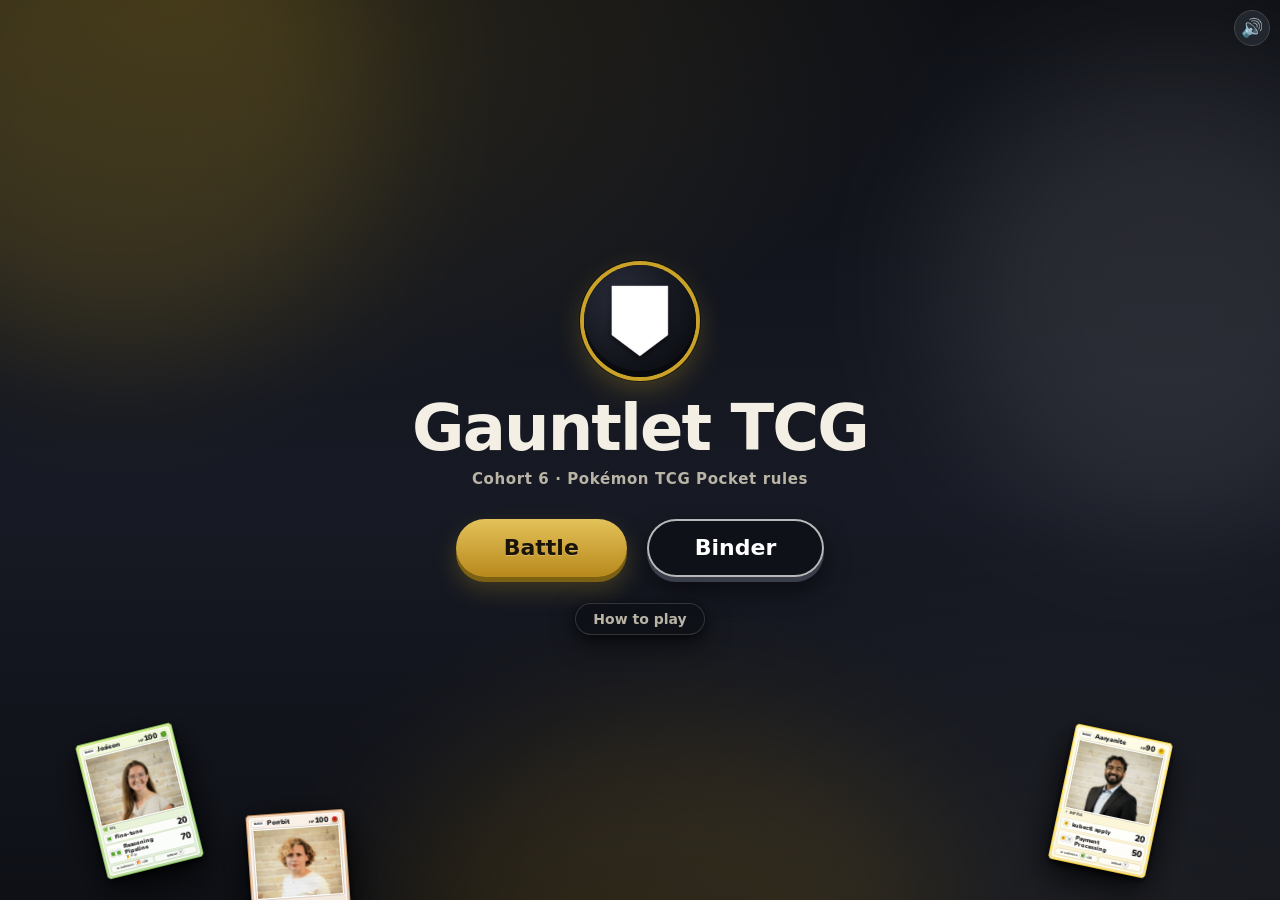
==== tcg/index.html @ cca6392d "Dark Gauntlet theme (charcoal felt, gold/white accents) for arena and menus; fix drag-hover/result o" ====
<!doctype html>
<meta charset="utf-8">
<meta name="viewport" content="width=device-width, initial-scale=1">
<title>Gauntlet TCG</title>
<link rel="stylesheet" href="holo.css?v=4">
<link rel="stylesheet" href="card.css?v=4">
<link rel="stylesheet" href="style.css?v=4">
<link rel="stylesheet" href="menus.css?v=4">
<link rel="stylesheet" href="fx.css?v=4">

<div id="app"></div>

<script src="cards.js?v=4"></script>
<script src="battle.js?v=4"></script>
<script src="fx.js?v=4"></script>
<script src="card.js?v=4"></script>
<script src="engine.js?v=4"></script>
<script src="board.js?v=4"></script>
<script src="menus.js?v=4"></script>
<script>title();</script>
---- tcg/holo.css ----
/*
  Holographic card effect vendored + trimmed from
  https://github.com/simeydotme/pokemon-cards-css (MIT, by Simon Goellner).
  Taken: base.css (rotator/shine/glare stack) + cards/regular-holo.css ("rare holo" layers).
  Dropped: spring physics, svelte, glitter/grain sprites, art-window clip-paths, card backs.
  Pointer tracking JS (sets the --pointer/--rotate/--background vars) lives inline in index.html.
*/

:root {
  --card-aspect: 0.718;
  --card-radius: 4.55% / 3.5%;
  --card-edge: hsl(47, 100%, 78%);
  --card-glow: hsl(175, 100%, 90%);
  --red: #f80e35; --yellow: #eedf10; --green: #21e985; --blue: #0dbde9; --violet: #c929f1;
}

.card {
  /* defaults = resting state; JS overrides these on pointermove */
  --pointer-x: 50%; --pointer-y: 50%;
  --rotate-x: 0deg; --rotate-y: 0deg;
  --background-x: 50%; --background-y: 50%;
  --card-opacity: 0;
  width: 220px;
  aspect-ratio: var(--card-aspect);
  border-radius: var(--card-radius);
  transform: translate3d(0, 0, 0.01px);
  transform-style: preserve-3d;
  perspective: 600px;
}
.card.water    { --card-glow: hsl(192, 97%, 60%); }
.card.fire     { --card-glow: hsl(9,   81%, 59%); }
.card.grass    { --card-glow: hsl(96,  81%, 65%); }
.card.electric { --card-glow: hsl(54,  87%, 63%); }
.card.psychic  { --card-glow: hsl(281, 62%, 58%); }
.card.fighting { --card-glow: rgb(145, 90, 39); }

.card__rotator {
  display: grid;
  width: 100%;
  aspect-ratio: var(--card-aspect);
  border-radius: var(--card-radius);
  transform-origin: center;
  transform-style: preserve-3d;
  transform: rotateY(var(--rotate-x)) rotateX(var(--rotate-y));
  will-change: transform, box-shadow;
  outline: 1px solid transparent; /* anti-alias trick */
  box-shadow: 0px 10px 20px -5px black, 0 2px 15px -5px black;
  transition: box-shadow 0.4s ease;
}
.card.active .card__rotator {
  box-shadow: 0 0 3px -1px white, 0 0 3px 1px var(--card-edge), 0 0 12px 2px var(--card-glow),
    0px 10px 20px -5px black, 0 0 40px -30px var(--card-glow), 0 0 50px -20px var(--card-glow);
}
/* no springs: when the pointer leaves, ease back to rest with plain transitions */
.card:not(.interacting) .card__rotator,
.card:not(.interacting) .card__shine,
.card:not(.interacting) .card__glare { transition: all 0.4s ease; }

.card__rotator > * {
  grid-area: 1 / 1;
  width: 100%;
  aspect-ratio: var(--card-aspect);
  border-radius: var(--card-radius);
  transform-style: preserve-3d;
  overflow: hidden;
}
.card__front { transform: translate3d(0, 0, 0.01px); }
.card__shine, .card__glare { pointer-events: none; will-change: transform, opacity, background-position; }

/* ---- SHINE (rare holo): rainbow bands + scanlines, blended color-dodge ---- */
.card__shine {
  --scanlines-space: 1px; --scanlines-light: #666; --scanlines-dark: black;
  --bars: 3%; --bar-color: hsla(0, 0%, 70%, 1); --bar-bg: hsla(0, 0%, 0%, 1);
  display: grid;
  transform: translateZ(1px);
  z-index: 3;
  opacity: calc(var(--card-opacity) * 0.7); /* dialed down from 1 so attack text stays readable while hovering */
  background-image:
    repeating-linear-gradient(110deg,
      var(--violet), var(--blue), var(--green), var(--yellow), var(--red),
      var(--violet), var(--blue), var(--green), var(--yellow), var(--red),
      var(--violet), var(--blue), var(--green), var(--yellow), var(--red)),
    repeating-linear-gradient(90deg,
      var(--scanlines-dark) calc(var(--scanlines-space) * 0), var(--scanlines-dark) calc(var(--scanlines-space) * 2),
      var(--scanlines-light) calc(var(--scanlines-space) * 2), var(--scanlines-light) calc(var(--scanlines-space) * 4));
  background-position:
    calc(((50% - var(--background-x)) * 2.6) + 50%) calc(((50% - var(--background-y)) * 3.5) + 50%),
    center center;
  background-size: 400% 400%, cover;
  background-blend-mode: overlay;
  filter: brightness(1.1) contrast(1.1) saturate(1.2);
  mix-blend-mode: color-dodge;
}
.card__shine:before, .card__shine:after {
  content: "";
  grid-area: 1 / 1;
  border-radius: var(--card-radius);
}
.card__shine:before {
  transform: translateZ(1px);
  background-image:
    repeating-linear-gradient(90deg,
      var(--bar-bg) calc(var(--bars) * 2), var(--bar-color) calc(var(--bars) * 3),
      var(--bar-bg) calc(var(--bars) * 3.5), var(--bar-color) calc(var(--bars) * 4),
      var(--bar-bg) calc(var(--bars) * 5), var(--bar-bg) calc(var(--bars) * 14)),
    repeating-linear-gradient(90deg,
      var(--bar-bg) calc(var(--bars) * 2), var(--bar-color) calc(var(--bars) * 3),
      var(--bar-bg) calc(var(--bars) * 3.5), var(--bar-color) calc(var(--bars) * 4),
      var(--bar-bg) calc(var(--bars) * 5), var(--bar-bg) calc(var(--bars) * 10));
  background-position:
    calc((((50% - var(--background-x)) * 1.65) + 50%) + (var(--background-y) * 0.5)) var(--background-x),
    calc((((50% - var(--background-x)) * -0.9) + 50%) - (var(--background-y) * 0.75)) var(--background-y);
  background-size: 200% 200%, 200% 200%;
  background-blend-mode: screen;
  filter: brightness(1.15) contrast(1.1);
  mix-blend-mode: hard-light;
}
.card__shine:after {
  transform: translateZ(1.2px);
  background-image: radial-gradient(farthest-corner circle at var(--pointer-x) var(--pointer-y),
    hsla(0, 0%, 90%, 0.8) 0%, hsla(0, 0%, 78%, 0.1) 25%, hsl(0, 0%, 0%) 90%);
  background-size: cover;
  mix-blend-mode: luminosity;
  filter: brightness(0.6) contrast(4);
}

/* ---- GLARE: white spot that follows the pointer ---- */
.card__glare {
  display: grid;
  transform: translateZ(1.41px);
  opacity: calc(var(--card-opacity) * 0.8);
  background-image: radial-gradient(farthest-corner circle at var(--pointer-x) var(--pointer-y),
    hsla(0, 0%, 100%, 0.8) 10%, hsla(0, 0%, 100%, 0.65) 20%, hsla(0, 0%, 0%, 0.5) 90%);
  filter: brightness(0.8) contrast(1.5);
  mix-blend-mode: overlay;
}
.card__glare:after {
  content: "";
  grid-area: 1 / 1;
  border-radius: var(--card-radius);
  background-image: radial-gradient(farthest-corner circle at var(--pointer-x) var(--pointer-y),
    hsl(180, 100%, 95%) 5%, hsla(0, 0%, 39%, 0.25) 55%, hsla(0, 0%, 0%, 0.36) 110%);
  mix-blend-mode: overlay;
  filter: brightness(0.6) contrast(3);
}
---- tcg/card.css ----
/* Card faces + trainer cards + card back. Owned by the card-face work. Styled after Pokémon TCG Pocket (see ../ref/pocket-*.png).
   Designed at 220px wide (holo.css aspect .718 → 306px tall). All sizes px; scaling = CSS zoom on wrappers. */
@import url("https://fonts.googleapis.com/css2?family=Nunito:ital,wght@0,600;0,800;0,900;1,600;1,900&display=swap");

.mini { zoom: .5; }
.pickable { cursor: pointer; }
.n { position: absolute; top: -10px; left: -10px; width: 28px; height: 28px; border-radius: 50%; background: #ffcc33; color: #000; display: grid; place-items: center; z-index: 9; }

.card, .trainer { position: relative; font-family: Nunito, "Trebuchet MS", system-ui, sans-serif; color: #1c1c1c; text-align: left; }
/* frame = soft pastel of the type color (--f1/--f2), thin darker edge = --c2 */
.card { --f1: color-mix(in srgb, var(--c1) 80%, #fff); --f2: color-mix(in srgb, var(--c2) 45%, #fff); }
.card.fire     { --c1: #ffb26b; --c2: #e0442e; }
.card.water    { --c1: #8fd8ff; --c2: #1e7fd8; }
.card.grass    { --c1: #cfe86a; --c2: #5aa82a; }
.card.electric { --c1: #fff3a0; --c2: #e8b800; }
.card.psychic  { --c1: #d9a8f0; --c2: #8a3fc8; }
.card.fighting { --c1: #f0c8a0; --c2: #a86428; }
.card.normal   { --c1: #eef0f4; --c2: #9a9ab0; --card-glow: hsl(0, 0%, 85%); }
.card.ex { --f1: #f4f1e2; --f2: #d9bc5a; --c2: #b8922a; }   /* silver → gold holo frame */

/* frame = card__front background; .face = inner panel */
.card__front { background: linear-gradient(160deg, var(--f1), var(--f2)); padding: 7px; box-sizing: border-box; box-shadow: inset 0 0 0 1.5px var(--c2), inset 0 0 0 3px #fff8; }
.ex .card__front { background: linear-gradient(160deg, #f8f4e6, #e9d27a 28%, #b7e2ec 50%, #ecc2e4 70%, #c9a227); }
.face { height: 100%; box-sizing: border-box; border: 1.5px solid #fffc; border-radius: 6px; padding: 3px 5px 4px; display: flex; flex-direction: column; gap: 3px; overflow: hidden;
    background: linear-gradient(170deg, color-mix(in srgb, var(--c1) 24%, #fff), color-mix(in srgb, var(--c2) 18%, #fff)); }

/* header: Basic tag (.basic — .stage is the board in style.css), name, HP, type circle */
.hd { display: flex; align-items: center; gap: 4px; height: 19px; }
.basic { flex: none; font-size: 7px; font-weight: 900; text-transform: uppercase; letter-spacing: .06em; line-height: 1; padding: 2px 3px; border-radius: 3px; background: #fff; color: #333; box-shadow: 0 0 0 1px #0002; }
.hd .nm { flex: 1; min-width: 0; font-size: 15px; font-weight: 900; letter-spacing: -.3px; white-space: nowrap; overflow: hidden; text-overflow: ellipsis; text-shadow: 0 0 2px #fff; }
.ex .hd { gap: 3px; }   /* ex badge + 3-digit HP need the room; card.js also steps the name size by length */
.exb { flex: none; font-style: italic; font-weight: 900; font-size: 10px; line-height: 1; margin: 0 2px 0 -1px; padding: 1px 4px 2px; border-radius: 3px;
    color: #ffe08a; background: linear-gradient(#e63c2f, #a3170e); box-shadow: 0 0 0 1px #ffd866, 0 1px 2px #0006; }
.hp { font-size: 17px; font-weight: 900; line-height: 1; letter-spacing: -.8px; }
.hp small { font-size: 8px; font-weight: 800; margin-right: 1px; letter-spacing: 0; }
.hp.hurt { color: #c8231a; }
.tc { width: 18px; height: 18px; flex: none; border-radius: 50%; background: var(--c2); border: 1.5px solid #fff; box-sizing: border-box; box-shadow: 0 1px 2px #0005; display: grid; place-items: center; font-style: normal; font-size: 10px; }

/* art window */
.pic { position: relative; width: 100%; height: 154px; box-sizing: border-box; border: 1.5px solid #fff; border-radius: 3px; overflow: hidden;
    box-shadow: 0 0 0 1px #0003, inset 0 0 8px #0004; background: linear-gradient(135deg, #fffb, var(--c1) 60%, var(--c2)); display: grid; place-items: center;
    font-size: 40px; font-weight: 900; color: #fff; text-shadow: 0 2px 4px #0006; }
.full .pic { height: 132px; }
.ex .pic { margin: 0 -5px; border-radius: 0; border-width: 1.5px 0; }   /* full-art: photo bleeds to the frame */
.pic img { position: absolute; inset: 0; width: 100%; height: 100%; object-fit: cover; object-position: 50% 8%; }
.energy { display: inline-flex; gap: 1px; margin-right: 6px; vertical-align: middle; }
.bar { position: absolute; left: 0; right: 0; bottom: 0; height: 4px; background: #0008; }
.bar i { display: block; height: 100%; background: #35d05a; }

.type { display: flex; justify-content: space-between; align-items: baseline; height: 12px; line-height: 12px; padding: 0 2px; font-size: 9px; font-weight: 800; text-transform: uppercase; letter-spacing: .08em; color: #333; }
.type .real { font-weight: 600; text-transform: none; letter-spacing: 0; color: #666; }

/* attacks: white/cream panel rows */
.atks { flex: 1; min-height: 0; display: flex; flex-direction: column; justify-content: space-evenly; gap: 2px; }
.atk { display: flex; align-items: center; gap: 5px; width: 100%; box-sizing: border-box; padding: 1px 4px; border: 0; border-radius: 4px; background: #fffd; box-shadow: 0 0 0 1px #0001; font: inherit; color: inherit; text-align: left; }
.atk .cost { display: flex; gap: 1px; flex: none; min-width: 14px; }
.atk .atkn { flex: 1; min-width: 0; font-size: 13px; font-weight: 900; line-height: 1.1; }
.atk small { display: block; font-size: 8.5px; font-weight: 600; color: #444; line-height: 1.15; white-space: nowrap; overflow: hidden; text-overflow: ellipsis; }
.atk small .pip { width: 10px; height: 10px; font-size: 7px; margin-right: 2px; }
.atk b { flex: none; font-size: 20px; font-weight: 900; line-height: 1; }
button.atk { cursor: pointer; }
button.atk:hover:not(:disabled) { background: #fff; box-shadow: inset 0 0 0 2px #ffcc33; }
button.atk:disabled { opacity: .5; cursor: default; }

/* energy pips */
.pip { display: inline-grid; place-items: center; width: 13px; height: 13px; box-sizing: border-box; border-radius: 50%; border: 1px solid #fff; box-shadow: 0 0 0 1px #0003; font-size: 8px; font-style: normal; line-height: 1; background: #ccd; vertical-align: middle; }
.pip.fire { background: #e8552e; } .pip.water { background: #2a8fe0; } .pip.grass { background: #4caf3f; } .pip.electric { background: #f2c11a; }
.pip.psychic { background: #9a4fd0; } .pip.fighting { background: #b8702f; } .pip.normal { background: #b0b0c0; } .pip.any { background: #d8d8e0; }
.pip.flip { background: #f2c11a; color: #5a3d00; font-weight: 900; }   /* coin flip: gold "?" (🪙 reads as a grey dot when small) */

/* footer: weakness / retreat pills, then rarity */
.ft { display: flex; justify-content: space-between; align-items: center; gap: 4px; font-size: 7.5px; font-weight: 800; letter-spacing: .04em; color: #333; }
.ft span { flex: 1; display: flex; align-items: center; justify-content: center; gap: 2px; height: 14px; border-radius: 7px; background: #fffb; box-shadow: 0 0 0 1px #0002; }
.ft .pip { width: 11px; height: 11px; font-size: 7px; margin: 0 1px; }
.rr { display: flex; justify-content: space-between; font-size: 7.5px; line-height: 1; color: #555; }
.rr span:first-child { font-size: 9px; letter-spacing: 1px; color: #333; }
.flavor { font-size: 9px; font-style: italic; font-weight: 600; line-height: 1.15; color: #333; border-top: 1px solid #0002; padding-top: 2px; }

/* trainers: white frame + colored kind tag; same outer size as a card; the hand shows them at the same zoom as .mini cards */
.trainer { width: 220px; aspect-ratio: .718; box-sizing: border-box; padding: 7px; border-radius: 4.55% / 3.5%; background: linear-gradient(160deg, #fff, #dfe3ea);
    box-shadow: inset 0 0 0 1.5px #9aa3b4, inset 0 0 0 3px #fff8, 0 10px 20px -5px #000, 0 2px 15px -5px #000; }
.trainer.item { --f2: #2f7fe0; }
.trainer.supporter { --f2: #f07a2a; }
.trainer .face { background: linear-gradient(170deg, #fff, #f1f3f6); border-color: #d6dae2; gap: 4px; }
.trainer .hd { justify-content: space-between; height: 14px; }
.trainer .kind { font-size: 8px; font-weight: 900; font-style: italic; text-transform: capitalize; letter-spacing: .04em; color: #fff; background: var(--f2); padding: 2px 8px; border-radius: 3px; }
.trainer .tl { font-size: 8px; font-weight: 900; text-transform: uppercase; letter-spacing: .14em; color: #222; padding: 2px 8px; border-radius: 3px; background: linear-gradient(#f4f5f8, #c8ccd6); box-shadow: 0 0 0 1px #9aa3b4; }
.trainer .nm { display: block; font-size: 16px; font-weight: 900; line-height: 1.1; white-space: nowrap; overflow: hidden; text-overflow: ellipsis; }
.trainer .pic { --c1: #c9a227; --c2: #6a5410; height: 120px; }
.trainer .pic.ph { background: radial-gradient(circle at 50% 40%, #2a2a30, #0b0b0d 70%); }
.trainer .pic.ph img { position: static; width: 48%; height: auto; object-fit: contain; opacity: .95; filter: drop-shadow(0 2px 6px #000); }
.trainer p { margin: 0; flex: 1; font-size: 12px; font-weight: 600; line-height: 1.25; background: #fff; border-radius: 4px; padding: 5px 6px; box-shadow: 0 0 0 1px #0002; }
.trainer .note { font-size: 6.5px; font-weight: 700; line-height: 1; text-align: center; color: #444; padding: 3px 4px; border-radius: 3px; background: #fff; box-shadow: 0 0 0 1px var(--f2); }
.hand .trainer { zoom: .5; }
.pickable.trainer:hover { outline: 3px solid #ffcc33; }

/* card back: black, Gauntlet shield, gold trim (#c9a227, thin inner line, beveled) */
.card.back { box-sizing: border-box; padding: 6px; background: linear-gradient(150deg, #e9cf6a, #c9a227 35%, #c9a227 65%, #7d6112); box-shadow: inset 1px 1px 0 #fff9, inset -1px -1px 0 #0007, 0 10px 20px -5px #000, 0 2px 15px -5px #000; }
.card.back .face { border: 1.5px solid #c9a227; border-radius: 8px; padding: 0; background: #0b0b0d; display: grid; place-items: center; box-shadow: inset 0 0 0 2px #000, inset 0 0 40px #000; }
.card.back img { width: 56%; filter: drop-shadow(0 3px 8px #000); }

.typepick button { font: 18px system-ui; margin: 6px; padding: 12px 18px; border-radius: 10px; border: 3px solid transparent; background: #2a2f3a; color: #eee; cursor: pointer; }
.typepick button.on { border-color: #ffcc33; background: #3a3520; }

/* the set/rarity line only matters in the binder; in play and in hand the art gets the room */
.card:not(.full) .rr { display: none; }
---- tcg/style.css ----
/* Base + battle board. Owned by the board-layout work.
   The board mirrors Pokémon TCG Pocket's battle screen: a vertical stadium designed at 1280×720 (.board), zoomed to the window by board.js fit().
   Palette (Gauntlet dark): charcoal #0e1016 → #171a24, gold #c9a227 (highlight #e3c25a → #b8891c), white accents. Palette/texture only — layout lives untouched. */
body { margin: 0; padding: 10px 10px 40px; background: #0e1016; color: #f3efe4; font: 15px/1.3 system-ui, sans-serif; text-align: center; }
.row { display: flex; justify-content: center; align-items: center; gap: 24px; flex-wrap: wrap; margin: 8px 0; }

/* ---- arena: dark charcoal, Gauntlet gold + white ---- */
.arena { position: fixed; left: 0; top: 0; overflow: hidden; user-select: none; display: grid; place-items: center; color: #f3efe4;
  font-family: Nunito, "Trebuchet MS", system-ui, sans-serif;
  background: radial-gradient(ellipse 60% 40% at 50% 0%, #c9a2271f, transparent), radial-gradient(ellipse 60% 40% at 50% 100%, #ffffff0d, transparent), linear-gradient(180deg, #0e1016, #171a24 50%, #0e1016); }
.arena img { -webkit-user-drag: none; }
.board { position: relative; width: 1280px; height: 720px; }

/* stadium: thick metal rim, gold (opponent) → silver (you) with a dark seam; charcoal felt with a faint white crystal pattern; white court lines; shield watermark in the centre circle */
.rim { position: absolute; left: 330px; top: -10px; width: 620px; height: 680px; border-radius: 210px; padding: 18px; box-sizing: border-box;
  background: linear-gradient(180deg, #e3c25a 0%, #c9a227 20%, #8a6f1e 44%, #2a2d36 50%, #6f7480 56%, #b8bdc8 80%, #e6e9ef 100%);
  box-shadow: 0 12px 40px #000c, inset 0 0 0 3px #ffffff40, inset 0 0 0 4px #00000080; }
.felt { position: relative; width: 100%; height: 100%; border-radius: 194px; overflow: hidden; box-shadow: inset 0 0 0 4px #ffffff26, inset 0 0 90px #000000b3;
  background: url("data:image/svg+xml;utf8,<svg xmlns='http://www.w3.org/2000/svg' width='300' height='300'><g opacity='.06' fill='%23fff'><polygon points='30,0 56,15 56,45 30,60 4,45 4,15' transform='translate(18,34)'/><polygon points='30,0 56,15 56,45 30,60 4,45 4,15' transform='translate(170,8) scale(1.4)'/><polygon points='30,0 56,15 56,45 30,60 4,45 4,15' transform='translate(100,150) scale(.8)'/><polygon points='30,0 56,15 56,45 30,60 4,45 4,15' transform='translate(215,190) scale(1.1)'/><polygon points='30,0 56,15 56,45 30,60 4,45 4,15' transform='translate(30,210) scale(1.2)'/></g></svg>") 0 0 / 300px 300px,
    radial-gradient(ellipse 70% 35% at 50% 0%, #c9a22722, transparent), radial-gradient(ellipse 70% 35% at 50% 100%, #ffffff10, transparent),
    linear-gradient(180deg, #1b1e29 0%, #171a24 32%, #14171f 49%, #111319 51%, #0f1117 80%, #0e1016 100%); }
.court { position: absolute; inset: 0; background: linear-gradient(#fff6, #fff6) 50% 50% / 100% 4px no-repeat, linear-gradient(#fff6, #fff6) 50% 50% / 4px 250px no-repeat; }
.court::before { content: ""; position: absolute; left: 50%; top: 50%; width: 220px; height: 220px; margin: -110px; border-radius: 50%; border: 4px solid #fff6; box-sizing: border-box; background: #ffffff0a; }
.court::after { content: ""; position: absolute; left: 50%; top: 50%; width: 150px; height: 150px; margin: -75px; background: url(assets/shield.png) center / contain no-repeat; opacity: .08; }

/* slots (outline only when empty) + card wrappers (cards scale with zoom on .fc / .cw) */
.slot { position: absolute; box-sizing: border-box; border-radius: 8px; display: grid; place-items: center; transition: box-shadow .15s, background .15s; }
.slot.empty { border: 3px dashed #ffffff66; background: #ffffff0a; box-shadow: inset 0 0 0 1px #ffffff1a; }
.bench { position: absolute; left: 50%; transform: translateX(-50%); display: flex; gap: 30px; }
.bench .slot { position: static; width: 80px; height: 110px; }
.bench.op { top: 66px; } .bench.me { top: 510px; }
.bench .fc, .bench .cw { zoom: .34; }
.slot.act { left: 50%; width: 120px; height: 166px; margin-left: -60px; }
.slot.act.op { top: 172px; } .slot.act.me { top: 336px; }
.slot.act .fc, .slot.act .cw { zoom: .52; }
.fc { position: relative; border-radius: 12px; box-shadow: 0 10px 24px #000c; }
.fc .card .hp, .fc .card .energy { display: none; } /* fallback until card.js honours { inplay } */
.hpf { position: absolute; right: -16px; top: -36px; text-align: right; pointer-events: none; z-index: 3; }
.hpf b { display: block; font: 900 52px/1 Nunito, "Trebuchet MS", system-ui; color: #fff; -webkit-text-stroke: 4px #0e1016; paint-order: stroke fill; letter-spacing: -1px; }
.hpf i { display: block; width: 100px; height: 13px; margin-left: auto; border-radius: 7px; background: #0e1016e6; overflow: hidden; box-shadow: 0 0 0 1px #ffffff40, 0 1px 3px #000a; }
.hpf u { display: block; height: 100%; border-radius: 7px; background: linear-gradient(#8ff0a4, #35d05a); }
.hpf.low u { background: linear-gradient(#ff9a8a, #e8442e); }
.en { position: absolute; left: -8px; bottom: -16px; display: flex; pointer-events: none; z-index: 3; }
.en .pip { width: 44px; height: 44px; font-size: 24px; border: 3px solid #fff; box-shadow: 0 2px 5px #000a; margin-left: -12px; }
.en .pip:first-child { margin-left: 0; }
.promote .slot.pick .fc { cursor: pointer; animation: pick 1s infinite; }
@keyframes pick { 50% { box-shadow: 0 0 0 5px #e3c25a, 0 0 30px #e3c25a; } }

/* face-down fallback (card.js provides cardBackHTML) */
.back { width: 220px; height: 306px; box-sizing: border-box; border-radius: 12px; border: 8px solid #c9a227; background: url(assets/shield.png) center / 45% no-repeat, linear-gradient(150deg, #1c1f2a, #0b0b0d); }
.deck { position: absolute; width: 66px; height: 92px; }
.deck.op { left: 316px; top: 210px; } .deck.me { left: 900px; top: 404px; }
.deck .cw { position: absolute; left: 0; top: 0; zoom: .3; }
.deck .cw:nth-child(2) { left: 5px; top: -5px; } .deck .cw:nth-child(3) { left: 10px; top: -10px; }
.deck b, .ophand b { position: absolute; right: -12px; bottom: -10px; background: #0e1016f2; color: #fff; border-radius: 12px; padding: 2px 9px; font: 800 13px Nunito, system-ui; box-shadow: inset 0 0 0 1px #c9a227, 0 2px 6px #000a; }
.ophand { position: absolute; left: 50%; top: -44px; transform: translateX(-50%); display: flex; height: 92px; z-index: 4; }
.ophand .cw { zoom: .3; margin-left: -150px; } .ophand .cw:first-child { margin-left: 0; }
.ophand b { top: 46px; bottom: auto; } /* clear of the message pill */

/* names + point circles: dark glass bars anchored to the screen corners like Pocket */
.who { position: absolute; display: flex; align-items: center; gap: 16px; padding: 8px 26px; background: #0e1016b3; backdrop-filter: blur(8px); color: #fff; font: 800 18px Nunito, system-ui; z-index: 15; box-shadow: inset 0 0 0 1px #c9a22799; }
.who.op { right: 0; top: 60px; padding-right: 40px; border-radius: 26px 0 0 26px; }
.who.me { left: 0; bottom: 10px; padding-left: 40px; border-radius: 0 26px 26px 0; }
.pts { display: inline-flex; gap: 8px; }
.pts i { width: 24px; height: 24px; border-radius: 50%; background: #0e1016; box-shadow: inset 0 2px 5px #000c, 0 0 0 2px #c9a227; }
.pts i.on { background: radial-gradient(circle at 35% 30%, #fff3b0, #e3c25a 55%, #b8891c); box-shadow: 0 0 12px #e3c25acc, 0 0 0 2px #e3c25a; }

/* message pill, "going first" pill, turn counter, End Turn / Battle! pill — dark glass, gold line, white text; the action pill is gold */
.msg { position: absolute; left: 50%; top: 24px; transform: translateX(-50%); min-width: 400px; max-width: 620px; box-sizing: border-box; padding: 11px 30px 11px 58px;
  border-radius: 32px; background: #0e1016b3; backdrop-filter: blur(8px); box-shadow: inset 0 0 0 1px #c9a227, 0 4px 16px #000a; font: 700 19px/1.25 Nunito, system-ui; color: #fff; text-align: left; z-index: 20; }
.msg i { position: absolute; left: 18px; top: 50%; width: 26px; height: 26px; margin-top: -13px; border-radius: 50%; background: radial-gradient(circle at 35% 30%, #fff3b0, #e3c25a 55%, #b8891c); box-shadow: 0 0 10px #e3c25a80; }
.first, .turn { position: absolute; left: 50%; top: 92px; transform: translateX(-50%); padding: 6px 28px; border-radius: 22px; white-space: nowrap; z-index: 20; }
.first { background: #0e1016b3; backdrop-filter: blur(8px); color: #e3c25a; font: 800 18px Nunito, system-ui; box-shadow: inset 0 0 0 1px #c9a227, 0 3px 10px #000a; }
.turn { background: #0e1016b3; backdrop-filter: blur(8px); color: #fff; font: 700 15px Nunito, system-ui; box-shadow: inset 0 0 0 1px #c9a22799; }
.turn b { font-size: 20px; margin-left: 6px; }
.pill { font: 800 20px Nunito, system-ui; padding: 10px 36px; border-radius: 30px; border: 3px solid #c9a227; background: #0e1016d9; backdrop-filter: blur(8px); color: #fff; cursor: pointer;
  box-shadow: 0 0 0 1px #ffffff1f, 0 4px 16px #000a; transition: transform .1s; }
.pill:hover { transform: scale(1.04); background: #1c1f2a; border-color: #e3c25a; }
.pill.sm { font-size: 16px; padding: 8px 22px; border-color: #ffffffb3; }
.pill.sm:hover { border-color: #fff; }
.pill.go, .side .pill, .arena .over .panel .pill:not(.sm) { background: linear-gradient(#e3c25a, #b8891c); border-color: #e3c25a; color: #1a1408; box-shadow: 0 0 0 3px #c9a22759, 0 4px 16px #000a; }
.pill.go:hover, .side .pill:hover, .arena .over .panel .pill:not(.sm):hover { background: linear-gradient(#f0d472, #c9a227); }
.side { position: absolute; left: 975px; top: 302px; z-index: 20; }
.wait { color: #fff; font-size: 14px; font-style: italic; }

/* hand: fanned along the bottom edge, cards overlap and rise on hover */
.hand { position: absolute; left: 50%; top: 608px; transform: translateX(-50%); display: flex; align-items: flex-start; z-index: 10; }
.hc { position: relative; zoom: .55; margin-right: var(--m, -60px); transform: rotate(var(--r, 0deg)) translateY(var(--y, 0)); transform-origin: 50% 130%;
  transition: transform .15s, opacity .15s; filter: drop-shadow(0 6px 10px #000c); }
.hand .hc .trainer { zoom: 1; }
.hc:last-child { margin-right: 0; }
.hc.on { cursor: grab; touch-action: none; }
.hc.on:hover { z-index: 5; transform: translateY(-140px) scale(1.12); }
.hc.lifted { opacity: .3; }

/* energy dial: bottom-right above the hand; current energy big, next energy small. Dark disc tinted by type, gold ring. */
.zone { position: absolute; left: 892px; top: 566px; width: 96px; height: 96px; z-index: 12; }
.orb { --g: #778; width: 96px; height: 96px; border-radius: 50%; display: grid; place-items: center; font-size: 48px; line-height: 1;
  background: radial-gradient(circle at 35% 30%, #ffffff26, transparent 45%), radial-gradient(circle, color-mix(in srgb, var(--g) 45%, #171a24), color-mix(in srgb, var(--g) 12%, #0e1016) 70%);
  box-shadow: 0 0 0 6px #c9a227, 0 0 0 7px #00000080, 0 6px 16px #000c, inset 0 0 16px #000a; }
.orb.fire { --g: #ff7a3d; } .orb.water { --g: #3da2ff; } .orb.grass { --g: #5ad35a; } .orb.electric { --g: #ffd83d; }
.orb.psychic { --g: #b06bff; } .orb.fighting { --g: #d0884a; } .orb.normal { --g: #cfd3e0; }
.orb.off { --g: #555a6a; }
.orb.sm { position: absolute; right: -14px; bottom: -8px; width: 40px; height: 40px; font-size: 20px; box-shadow: 0 0 0 3px #c9a227, 0 0 0 4px #00000080, 0 2px 6px #000a; }
.zone.live .orb:not(.sm) { cursor: grab; touch-action: none; animation: pulse 1.6s infinite; }
.zone.armed .orb:not(.sm) { outline: 4px solid #fff; animation: none; }
@keyframes pulse { 50% { box-shadow: 0 0 0 6px #e3c25a, 0 0 30px var(--g), inset 0 0 16px #000a; } }

/* menu */
.mbtn { position: absolute; left: 36px; top: 590px; width: 62px; height: 62px; border-radius: 50%; border: 0; background: #0e1016d9; backdrop-filter: blur(8px); color: #fff; font-size: 28px; cursor: pointer; z-index: 20; box-shadow: inset 0 0 0 1px #c9a227, 0 4px 12px #000a; }
.mpanel { position: absolute; left: 110px; top: 560px; display: flex; flex-direction: column; gap: 8px; z-index: 20; }

/* drag & drop */
.ghost { position: fixed; z-index: 1000; pointer-events: none; filter: drop-shadow(0 18px 24px #000c); }
.ghost.back { transition: transform .2s; }
.tzone { display: none; position: absolute; left: 350px; right: 350px; top: 150px; bottom: 100px; border-radius: 40px; background: #c9a2272e; box-shadow: inset 0 0 0 5px #c9a227cc, 0 0 40px #c9a22766; z-index: 30; }
.drag-trainer .tzone { display: block; }
.drag-trainer .tzone.hov { background: #c9a22759; }
.drag-person .slot.tgt { border-style: solid; border-color: #e3c25a; background: #c9a22726; box-shadow: 0 0 0 1px #e3c25a, 0 0 24px #e3c25a99; }
.drag-person .slot.tgt.hov { background: #c9a22766; border-color: #fff; box-shadow: 0 0 0 3px #fff, 0 0 36px #e3c25a; }
.drag-energy [data-drop=card], .armed [data-drop=card] { box-shadow: 0 0 0 4px #e3c25acc, 0 0 24px #e3c25a88; }
.drag-energy [data-drop=card].hov { box-shadow: 0 0 0 5px #fff, 0 0 40px #e3c25a; }
.armed [data-drop=card] { cursor: pointer; }
.drag .hc:hover { transform: rotate(var(--r, 0deg)) translateY(var(--y, 0)); }

/* trainer preview: the card shown big in the centre for a beat before it resolves (board.js playTrainer) */
.preview { position: fixed; inset: 0; z-index: 8000; display: grid; place-items: center; background: #0e1016cc; animation: fade .2s; }
.preview .trainer { animation: pop .3s cubic-bezier(.2, .8, .3, 1.2); box-shadow: 0 30px 60px #000c; }
@keyframes pop { from { transform: scale(.5); } }
@keyframes fade { from { opacity: 0; } }

/* attack panel: your active card at zoom 1 with live attack buttons, Retreat, Close; click outside closes */
.apanel { position: absolute; inset: 0; z-index: 60; background: #0e1016d9; display: grid; place-items: center; animation: fade .15s; }
.ap { display: flex; gap: 30px; align-items: center; }
.ap .big .card { box-shadow: 0 24px 60px #000d, 0 0 0 1px #c9a22766; }
.acts { display: flex; flex-direction: column; gap: 12px; align-items: stretch; position: relative; }
.chooser { display: flex; gap: 8px; background: #0e1016d9; backdrop-filter: blur(8px); padding: 10px; border-radius: 14px; box-shadow: inset 0 0 0 1px #c9a227; }
.chooser small { position: absolute; left: 0; bottom: 100%; white-space: nowrap; color: #e3c25a; font-weight: 800; padding-bottom: 4px; }
.chooser .cw { zoom: .4; cursor: pointer; border-radius: 12px; } .chooser .cw:hover { outline: 5px solid #e3c25a; }

/* result screen */
.arena .over { position: absolute; inset: 0; z-index: 70; background: #0e1016d9; display: grid; place-items: center; }
.arena .over .panel { background: #14171ff2; backdrop-filter: blur(8px); border-radius: 24px; padding: 28px 48px; min-width: 380px; box-shadow: inset 0 0 0 1px #c9a227, 0 20px 60px #000c; color: #fff; }
.arena .over h1 { margin: 0 0 10px; font-size: 44px; }
.arena .over .why { color: #b9b4a6; }
---- tcg/menus.css ----
/* Title, deck picker, binder — dark Gauntlet skin (charcoal, gold, white). Owned by the menus work. Everything is scoped under .menu; .hint stays global (board's .zone .hint). */
.hint { color: #a9a59b; font-size: 13px; }
.hint a { color: #e3c25a; }

/* ---- palette + shared chrome ---- */
.menu, .bmodal { --ink: #f3efe4; --ink2: #b9b4a6; --bg0: #0e1016; --bg1: #171a24; --panel: #14171f; --raise: #1c1f2a; --gold: #c9a227; --gold-hi: #e3c25a; --gold-lo: #b8891c; --card-shadow: 0 8px 24px #0009, 0 2px 6px #0006;
  color: var(--ink); color-scheme: dark; }
.menu::before { content: ""; position: fixed; inset: 0; z-index: -1;
  background: radial-gradient(ellipse 60% 45% at 15% 0%, #c9a22729, transparent), radial-gradient(ellipse 50% 40% at 85% 100%, #ffffff0f, transparent), linear-gradient(180deg, var(--bg0) 0%, var(--bg1) 55%, var(--bg0) 100%); }
.menu .hint { color: var(--ink2); }
.menu h1 { margin: 0; font-size: 64px; letter-spacing: -.03em; line-height: 1.05; }
.pbtn { font: 800 22px/1 system-ui, sans-serif; color: #1a1408; padding: 18px 48px; border: 0; border-radius: 999px; cursor: pointer; --lo: #7d6112;
  background: linear-gradient(180deg, var(--gold-hi), var(--gold-lo)); box-shadow: 0 5px 0 var(--lo), 0 12px 24px #c9a22740; text-shadow: 0 1px 0 #ffffff40; transition: transform .1s, box-shadow .1s; }
.pbtn:hover:not(:disabled), .pbtn:focus-visible { transform: translateY(-2px); box-shadow: 0 7px 0 var(--lo), 0 16px 28px #c9a22759; }
.pbtn:active:not(:disabled) { transform: translateY(3px); box-shadow: 0 2px 0 var(--lo); }
.pbtn:disabled { filter: grayscale(1); opacity: .45; cursor: default; }
.pbtn.blue { --lo: #3a3e4a; color: #fff; text-shadow: none; background: #0e1016d9; box-shadow: inset 0 0 0 2px #ffffffb3, 0 5px 0 var(--lo), 0 12px 24px #0008; }
.pbtn.blue:hover:not(:disabled), .pbtn.blue:focus-visible { box-shadow: inset 0 0 0 2px #fff, 0 7px 0 var(--lo), 0 16px 28px #0009; }
.pbtn.blue:active:not(:disabled) { box-shadow: inset 0 0 0 2px #fff, 0 2px 0 var(--lo); }
.menu .mbar { display: flex; align-items: center; gap: 16px; padding: 8px 0; }
.menu .mbar h2 { margin: 0; flex: 1; text-align: left; font-size: 26px; letter-spacing: -.02em; }
.mback, .chip, .search, .sort { font: 600 14px system-ui, sans-serif; color: var(--ink); background: var(--raise); border: 0; border-radius: 999px; padding: 8px 16px; box-shadow: inset 0 0 0 1px #ffffff26, var(--card-shadow); }
.mback, .chip { cursor: pointer; }
.mback:hover, .chip:hover { background: #262a38; }

/* ---- home ---- */
.home { position: fixed; inset: 0; overflow: hidden; display: flex; flex-direction: column; align-items: center; justify-content: center; gap: 0;
  background: radial-gradient(ellipse 60% 45% at 15% 0%, #c9a22729, transparent), radial-gradient(ellipse 50% 40% at 85% 100%, #ffffff0f, transparent), linear-gradient(180deg, var(--bg0) 0%, var(--bg1) 55%, var(--bg0) 100%); }
.home > * { position: relative; }
.home .blob { position: absolute; border-radius: 50%; filter: blur(70px); opacity: .16; pointer-events: none; animation: drift 22s ease-in-out infinite alternate; }
.home .blob:nth-child(1) { width: 520px; height: 520px; left: -140px; top: -160px; background: var(--gold); }
.home .blob:nth-child(2) { width: 460px; height: 460px; right: -120px; top: 60px; background: #fff; opacity: .09; animation-delay: -8s; animation-duration: 26s; }
.home .blob:nth-child(3) { width: 560px; height: 380px; left: 30%; bottom: -200px; background: var(--gold-lo); animation-delay: -15s; animation-duration: 30s; }
@keyframes drift { to { transform: translate(60px, 40px) scale(1.12); } }
@media (prefers-reduced-motion: reduce) { .home .blob { animation: none; } }
.home .deco { position: absolute; inset: 0; pointer-events: none; }
.home .deco > div { position: absolute; bottom: 30px; filter: drop-shadow(0 12px 18px #000c); }
.home .deco > div > * { zoom: .45; }
.home .deco > div:nth-child(1) { left: 90px; transform: rotate(-14deg); }
.home .deco > div:nth-child(2) { left: 250px; bottom: -50px; transform: rotate(-4deg); }
.home .deco > div:nth-child(3) { right: 120px; transform: rotate(12deg); }
.home .crest { width: 112px; height: 112px; border-radius: 50%; display: grid; place-items: center; margin-bottom: 18px;
  background: radial-gradient(circle at 35% 30%, #2a2e3a, #0e1016 70%); box-shadow: 0 0 0 4px var(--gold), 0 0 0 5px #00000080, 0 10px 30px #c9a22755, inset 0 -6px 0 #0006; }
.home .crest img { width: 68%; filter: drop-shadow(0 2px 3px #000a); }
.home .sub { margin: 8px 0 30px; color: var(--ink2); font-weight: 600; letter-spacing: .04em; }
.home .btns { display: flex; gap: 20px; }
.home .howto { margin-top: 26px; position: relative; }
.home .howto summary { list-style: none; display: inline-block; font: 600 14px system-ui, sans-serif; color: var(--ink2); background: #0e1016d9; border-radius: 999px; padding: 8px 18px; cursor: pointer; box-shadow: inset 0 0 0 1px #ffffff26, var(--card-shadow); }
.home .howto summary::-webkit-details-marker { display: none; }
.home .howto summary:hover, .home .howto[open] summary { background: var(--raise); color: var(--ink); }
.home .howto ul { position: absolute; left: 50%; top: 100%; transform: translateX(-50%); margin: 10px 0 0; padding: 14px 20px 14px 34px; width: 300px; text-align: left; z-index: 3;
  background: var(--panel); border-radius: 16px; box-shadow: inset 0 0 0 1px #c9a22799, 0 14px 40px #000c; font-size: 14px; line-height: 1.5; }
.home .howto li + li { margin-top: 2px; }

/* ---- deck picker ---- */
.deckpick { max-width: 1200px; margin: 0 auto; }
.boxes { display: grid; grid-template-columns: repeat(auto-fit, minmax(170px, 1fr)); gap: 14px; margin: 10px 0; }
.box { display: flex; flex-direction: column; align-items: center; gap: 4px; padding: 16px 12px 14px; border: 3px solid #2a2e3a; border-radius: 20px; cursor: pointer;
  color: var(--ink); background: var(--panel); box-shadow: var(--card-shadow); font: 15px system-ui, sans-serif; transition: transform .12s, box-shadow .12s, background .12s; }
.box:hover, .box:focus-visible { transform: translateY(-3px); box-shadow: 0 14px 30px #000b; border-color: #3a3e4a; }
.box.on { border-color: var(--c2); background: linear-gradient(180deg, var(--raise), color-mix(in srgb, var(--c1) 22%, var(--panel))); transform: translateY(-3px) scale(1.03); box-shadow: 0 0 0 4px color-mix(in srgb, var(--c1) 45%, transparent), 0 14px 30px #000b; }
.box .ic { font-size: 30px; line-height: 1; width: 58px; height: 58px; display: grid; place-items: center; border-radius: 50%; background: linear-gradient(160deg, var(--c1), var(--c2)); box-shadow: 0 4px 10px #0008; }
.box b { font-size: 20px; margin-top: 4px; }
.box small { color: var(--ink2); }
.box .faces { display: flex; flex-wrap: wrap; justify-content: center; row-gap: 4px; margin-top: 8px; padding: 0 4px; }
.box .faces img { width: 26px; height: 26px; border-radius: 50%; object-fit: cover; object-position: 50% 25%; border: 2px solid #e6e2d6; margin: 0 -4px; box-shadow: 0 2px 4px #000a; }
.box.fire { --c1: #ffb26b; --c2: #e0442e; }
.box.water { --c1: #8fd8ff; --c2: #1e7fd8; }
.box.grass { --c1: #b8ee8c; --c2: #3f9e3a; }
.box.electric { --c1: #fff3a0; --c2: #e8b800; }
.box.psychic { --c1: #e2b6ff; --c2: #8a3fc8; }
.box.fighting { --c1: #f0c8a0; --c2: #a86428; }
.pv { background: #14171fe6; border-radius: 20px; padding: 14px; margin: 12px 0 18px; box-shadow: inset 0 0 0 1px #ffffff1a, var(--card-shadow); }
.pv-hd { font-weight: 700; margin-bottom: 8px; }
.pv-hd small { color: var(--ink2); font-weight: 400; }
.pv-people { display: flex; flex-wrap: wrap; justify-content: center; gap: 10px; zoom: .42; }
.pv-trainers { display: flex; flex-wrap: wrap; justify-content: center; gap: 6px; margin-top: 12px; }
.pv-trainers span { padding: 4px 12px; border-radius: 999px; background: #262a38; color: var(--ink); font-size: 13px; box-shadow: inset 0 0 0 1px #ffffff1f; }
.pv-trainers .supporter { background: #2a2410; box-shadow: inset 0 0 0 1px #c9a22799; }
.pv-empty { color: var(--ink2); padding: 40px 0; }
.go { margin-bottom: 24px; }

/* ---- binder ---- */
.binder { max-width: 1240px; margin: 0 auto; }
.tools { display: flex; flex-wrap: wrap; align-items: center; gap: 10px; margin: 6px 0 14px; }
.chips { display: flex; flex-wrap: wrap; gap: 6px; flex: 1; }
.chip { font-size: 13px; padding: 7px 14px; }
.chip.on { background: #2a2410; color: var(--gold-hi); box-shadow: inset 0 0 0 1px var(--gold), var(--card-shadow); }
.search { width: 220px; font-weight: 500; }
.search::placeholder { color: #8f8b80; }
.grid { display: grid; grid-template-columns: repeat(auto-fill, minmax(226px, 1fr)); gap: 14px; justify-items: center; padding-bottom: 40px; }
.cell { zoom: .95; padding: 0; border: 0; background: none; cursor: pointer; border-radius: 12px; font: inherit; color: inherit; transition: transform .15s; }
.cell:hover, .cell:focus-visible { transform: translateY(-6px); outline: 3px solid var(--gold); outline-offset: 4px; }
.bmodal { position: fixed; inset: 0; z-index: 50; background: #0e1016cc; backdrop-filter: blur(6px); display: grid; place-items: center; padding: 20px; }
.dlg { position: relative; display: flex; gap: 32px; align-items: center; max-width: 780px; text-align: left; color: var(--ink);
  background: var(--panel); border-radius: 24px; padding: 28px 32px; box-shadow: inset 0 0 0 1px #c9a22799, 0 24px 70px #000d; }
.dlg .show { zoom: 1.3; flex: none; }
.dlg .info { flex: 1; min-width: 240px; }
.dlg .info h3 { margin: 0; font-size: 28px; letter-spacing: -.02em; }
.dlg .info .ex { font-size: 16px; color: var(--gold-hi); }
.dlg .info .realname { color: var(--ink2); margin: 2px 0 12px; }
.dlg .info dl { display: grid; grid-template-columns: auto 1fr; gap: 4px 14px; margin: 0 0 12px; }
.dlg .info dt { color: var(--ink2); text-transform: uppercase; font-size: 11px; letter-spacing: .1em; align-self: center; }
.dlg .info dd { margin: 0; }
.mv { background: var(--raise); border-radius: 12px; padding: 8px 12px; margin: 6px 0; display: grid; grid-template-columns: auto 1fr auto; gap: 2px 10px; align-items: baseline; box-shadow: inset 0 0 0 1px #ffffff14; }
.mv .mcost { letter-spacing: -1px; }
.mv em { font-style: normal; font-weight: 800; font-size: 20px; color: var(--gold-hi); }
.mv small { grid-column: 2 / 4; color: var(--ink2); }
.dlg .info .flav { color: var(--ink2); font-style: italic; margin: 12px 0 0; }
.x { position: absolute; top: 12px; right: 12px; width: 34px; height: 34px; border-radius: 50%; border: 0; background: #262a38; color: var(--ink); font-size: 16px; cursor: pointer; box-shadow: inset 0 0 0 1px #ffffff26; }
.x:hover, .x:focus-visible { background: #333846; }
@media (max-width: 720px) { .dlg { flex-direction: column; } .dlg .show { zoom: 1; } }
---- tcg/fx.css ----
/* Effects: overlays, animations. Owned by the FX work. Every overlay is .fx, fixed, pointer-events: none, and lives for var(--t). */
.fx { position: fixed; z-index: 9000; pointer-events: none; --t: 800ms; }
#fx-mute { position: fixed; top: 10px; right: 10px; z-index: 9999; width: 36px; height: 36px; border-radius: 50%; border: 1px solid #444; background: #22262f; font-size: 18px; cursor: pointer; line-height: 1; }
#fx-mute:hover { border-color: #ffcc33; }

/* banner: Pocket-style ribbon sliding across the center */
.fx-banner { left: 0; right: 0; top: 50%; height: 84px; transform: translateY(-50%); display: grid; place-items: center; overflow: hidden;
  background: linear-gradient(90deg, #0000, #0c0e14e6 20%, #0c0e14e6 80%, #0000); border-top: 1px solid #ffcc3366; border-bottom: 1px solid #ffcc3366;
  animation: fx-banner var(--t) ease-in-out both; }
.fx-banner span { font: 800 34px/1 system-ui, sans-serif; letter-spacing: .14em; text-transform: uppercase; color: #ffcc33;
  background: linear-gradient(180deg, #fff3b0, #ffcc33 55%, #c98d00); -webkit-background-clip: text; background-clip: text; -webkit-text-fill-color: transparent;
  filter: drop-shadow(0 2px 0 #4a3200) drop-shadow(0 0 12px #ffcc3355); animation: fx-banner-text var(--t) cubic-bezier(.2, .8, .2, 1) both; }
@keyframes fx-banner { 0% { clip-path: inset(0 100% 0 0); } 18% { clip-path: inset(0); } 80% { clip-path: inset(0); opacity: 1; } 100% { clip-path: inset(0 0 0 100%); opacity: 0; } }
@keyframes fx-banner-text { 0% { transform: translateX(-60vw); } 22% { transform: translateX(0); } 78% { transform: translateX(0); } 100% { transform: translateX(60vw); } }

/* coin: 3D gold coin, rotateY spin easing out, lands on heads (front) or tails (back) */
.fx-coin { inset: 0; display: grid; place-content: center; gap: 22px; background: #0006; perspective: 900px; animation: fx-fade var(--t) both; }
.fx-coin .toss { position: relative; width: 150px; height: 150px; animation: fx-toss calc(var(--t) * .58) ease-out both; }
.fx-coin .coin { width: 100%; height: 100%; position: relative; transform-style: preserve-3d; animation: fx-spin calc(var(--t) * .58) cubic-bezier(.15, .7, .3, 1) both; }
.fx-coin.tails .coin { animation-name: fx-spin-tails; }
.fx-coin .f { position: absolute; inset: 0; border-radius: 50%; backface-visibility: hidden; display: grid; place-items: center; background: radial-gradient(circle at 38% 32%, #3a3d46, #14161c 55%, #08090c); box-shadow: inset 0 0 0 4px #c9a227, inset 0 0 0 6px #2a2416, 0 8px 24px #0009; }
.fx-coin .f.h { background-image: url(assets/shield.png), radial-gradient(circle at 38% 32%, #3a3d46, #14161c 55%, #08090c); background-size: 46% auto, 100% 100%; background-position: center 50%, center; background-repeat: no-repeat; }
.fx-coin .f.t { transform: rotateY(180deg); background-image: url(assets/shield.png), radial-gradient(circle at 38% 32%, #3a3d46, #14161c 55%, #08090c); background-size: 46% auto, 100% 100%; background-position: center 50%, center; background-repeat: no-repeat; filter: grayscale(1) brightness(.55); }
.fx-coin .f.t::before { content: ""; position: absolute; inset: 14px; border-radius: 50%; border: 2px solid #c9a22766; }
.fx-coin .shadow { position: absolute; left: 15%; right: 15%; bottom: -34px; height: 18px; border-radius: 50%; background: #000; filter: blur(8px); opacity: .5; animation: fx-toss-shadow calc(var(--t) * .58) ease-out both; }
.fx-coin .lbl { justify-self: center; font: 800 30px/1 system-ui, sans-serif; letter-spacing: .1em; text-transform: uppercase; color: #ffcc33; text-shadow: 0 2px 8px #000;
  opacity: 0; animation: fx-pop calc(var(--t) * .42) calc(var(--t) * .58) ease-out both; }
.fx-coin.tails .lbl { color: #ddd; }
@keyframes fx-spin { from { transform: rotateY(0) } to { transform: rotateY(1800deg) } }
@keyframes fx-spin-tails { from { transform: rotateY(0) } to { transform: rotateY(1980deg) } }
@keyframes fx-toss { 0% { transform: translateY(40px) } 45% { transform: translateY(-70px) } 100% { transform: translateY(0) } }
@keyframes fx-toss-shadow { 0% { transform: scale(.9); opacity: .5 } 45% { transform: scale(.5); opacity: .2 } 100% { transform: scale(1); opacity: .55 } }
@keyframes fx-pop { 0% { opacity: 0; transform: scale(.6) } 25% { opacity: 1; transform: scale(1.1) } 40% { transform: scale(1) } 100% { opacity: 1 } }
@keyframes fx-fade { 0%, 88% { opacity: 1 } 100% { opacity: 0 } }

/* ghost: a clone of the card over its own rect (the real card is hidden by uid meanwhile) */
.fx-ghost { z-index: 9001; }
.fx-ghost .card { transform-origin: 0 0; margin: 0; }
.fx-ghost.shake { animation: fx-shake calc(var(--t) * .55) ease-out both; }
.fx-ghost.fall { animation: fx-fall var(--t) ease-in both; }
@keyframes fx-shake { 0%, 100% { transform: translate(0, 0) } 15% { transform: translate(-9px, 2px) rotate(-2deg) } 30% { transform: translate(8px, -2px) rotate(2deg) } 45% { transform: translate(-6px, 1px) } 60% { transform: translate(5px, -1px) } 75% { transform: translate(-3px, 0) } 90% { transform: translate(2px, 0) } }
@keyframes fx-fall { 0% { filter: grayscale(0); opacity: 1; transform: none } 30% { filter: grayscale(1) } 100% { filter: grayscale(1) brightness(.6); opacity: 0; transform: translateY(60px) rotate(10deg) scale(.75) } }

/* hit: flash over the card rect + floating damage number */
.fx-hit { z-index: 9002; }
.fx-hit .flash { position: absolute; inset: 0; border-radius: 12px; background: #fff; animation: fx-flash calc(var(--t) * .45) ease-out both; }
.fx-hit.weak .flash { background: #ff3b30; }
.fx-hit .num { position: absolute; left: 50%; top: 40%; transform: translate(-50%, -50%); font: 900 44px/1 system-ui, sans-serif; color: #fff; white-space: nowrap; text-align: center;
  text-shadow: 0 0 2px #000, 0 2px 0 #000, 0 0 14px #000; animation: fx-float var(--t) cubic-bezier(.2, .7, .3, 1) both; }
.fx-hit.weak .num { font-size: 60px; color: #ff4a3d; }
.fx-hit .num small { display: block; font-size: 20px; letter-spacing: .1em; text-transform: uppercase; color: #ffcc33; margin-top: 4px; }
.fx-hit .num small.sh { color: #8fd8ff; }
@keyframes fx-flash { 0% { opacity: .85 } 100% { opacity: 0 } }
@keyframes fx-float { 0% { opacity: 0; transform: translate(-50%, -30%) scale(.5) } 20% { opacity: 1; transform: translate(-50%, -50%) scale(1.15) } 35% { transform: translate(-50%, -50%) scale(1) } 100% { opacity: 0; transform: translate(-50%, -140%) scale(1) } }

/* ko: text over the falling ghost */
.fx-ko { z-index: 9003; display: grid; place-items: center; }
.fx-ko b { font: 900 54px/1 system-ui, sans-serif; letter-spacing: .06em; color: #ff3b30; -webkit-text-stroke: 2px #fff; text-shadow: 0 3px 0 #000, 0 0 20px #000; animation: fx-ko var(--t) ease-out both; }
@keyframes fx-ko { 0% { opacity: 0; transform: scale(2.5) rotate(-8deg) } 25% { opacity: 1; transform: scale(1) rotate(-8deg) } 80% { opacity: 1 } 100% { opacity: 0 } }

/* energy: orb flies from the Energy Zone (bottom-right) to the card, then bursts */
.fx-orb { z-index: 9002; width: 0; height: 0; animation: fx-fly var(--t) cubic-bezier(.4, 0, .6, 1) both; }
.fx-orb i { position: absolute; left: -12px; top: -12px; width: 24px; height: 24px; border-radius: 50%;
  background: radial-gradient(circle at 40% 35%, #fff, var(--col, #ffcc33) 55%, transparent 72%); box-shadow: 0 0 16px 6px var(--col, #ffcc33), 0 0 40px 10px color-mix(in srgb, var(--col, #ffcc33) 45%, transparent); }
@keyframes fx-fly { 0% { transform: translate(0, 0) scale(.6) } 100% { transform: translate(var(--dx), var(--dy)) scale(1.2) } }
.fx-burst { z-index: 9002; width: 0; height: 0; }
.fx-burst::before { content: ""; position: absolute; left: -30px; top: -30px; width: 60px; height: 60px; border-radius: 50%; border: 4px solid var(--col, #ffcc33); box-shadow: 0 0 14px var(--col, #ffcc33); animation: fx-ring var(--t) ease-out both; }
.fx-burst i { position: absolute; left: -4px; top: -4px; width: 8px; height: 8px; border-radius: 50%; background: #fff; box-shadow: 0 0 8px 2px var(--col, #ffcc33); animation: fx-spark var(--t) ease-out both; --a: 0deg; }
.fx-burst i:nth-child(2) { --a: 60deg } .fx-burst i:nth-child(3) { --a: 120deg } .fx-burst i:nth-child(4) { --a: 180deg } .fx-burst i:nth-child(5) { --a: 240deg } .fx-burst i:nth-child(6) { --a: 300deg }
@keyframes fx-ring { 0% { transform: scale(.2); opacity: 1 } 100% { transform: scale(1.6); opacity: 0 } }
@keyframes fx-spark { 0% { transform: rotate(var(--a)) translateX(0); opacity: 1 } 100% { transform: rotate(var(--a)) translateX(48px); opacity: 0 } }

@media (prefers-reduced-motion: reduce) {
  .fx-ghost.shake, .fx-coin .toss { animation: none; }
  .fx-coin .coin { animation-timing-function: linear; }
}
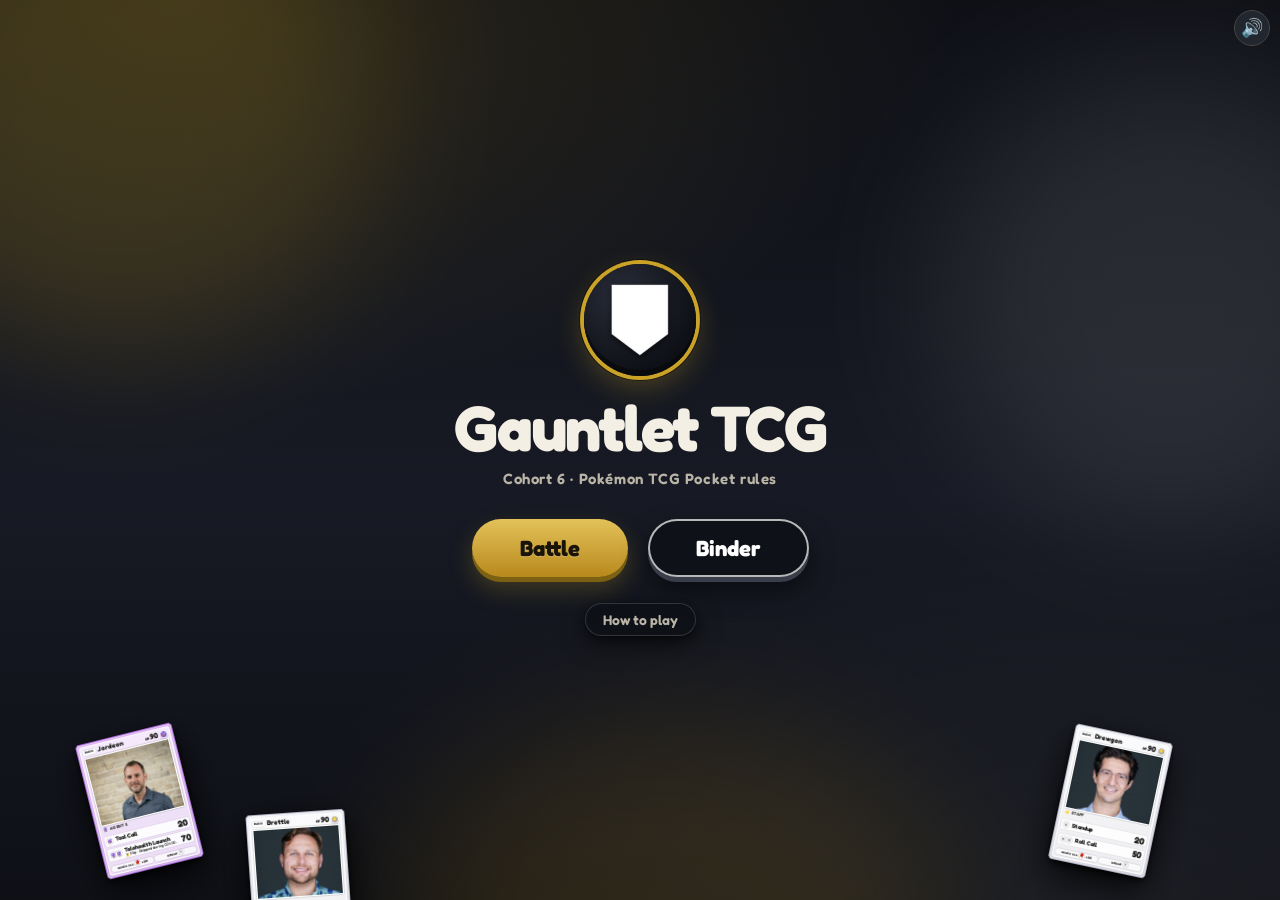
==== commit d92ae74b: "Fredoka display font for UI, names, HP and damage (Pokémon-style rounded type); cache-bust v5 Co-Aut" ====
--- a/tcg/index.html
+++ b/tcg/index.html
@@ -2,19 +2,19 @@
 <meta charset="utf-8">
 <meta name="viewport" content="width=device-width, initial-scale=1">
 <title>Gauntlet TCG</title>
-<link rel="stylesheet" href="holo.css?v=4">
-<link rel="stylesheet" href="card.css?v=4">
-<link rel="stylesheet" href="style.css?v=4">
-<link rel="stylesheet" href="menus.css?v=4">
-<link rel="stylesheet" href="fx.css?v=4">
+<link rel="stylesheet" href="holo.css?v=5">
+<link rel="stylesheet" href="card.css?v=5">
+<link rel="stylesheet" href="style.css?v=5">
+<link rel="stylesheet" href="menus.css?v=5">
+<link rel="stylesheet" href="fx.css?v=5">
 
 <div id="app"></div>
 
-<script src="cards.js?v=4"></script>
-<script src="battle.js?v=4"></script>
-<script src="fx.js?v=4"></script>
-<script src="card.js?v=4"></script>
-<script src="engine.js?v=4"></script>
-<script src="board.js?v=4"></script>
-<script src="menus.js?v=4"></script>
+<script src="cards.js?v=5"></script>
+<script src="battle.js?v=5"></script>
+<script src="fx.js?v=5"></script>
+<script src="card.js?v=5"></script>
+<script src="engine.js?v=5"></script>
+<script src="board.js?v=5"></script>
+<script src="menus.js?v=5"></script>
 <script>title();</script>
--- a/tcg/card.css
+++ b/tcg/card.css
@@ -6,7 +6,7 @@
 .pickable { cursor: pointer; }
 .n { position: absolute; top: -10px; left: -10px; width: 28px; height: 28px; border-radius: 50%; background: #ffcc33; color: #000; display: grid; place-items: center; z-index: 9; }
 
-.card, .trainer { position: relative; font-family: Nunito, "Trebuchet MS", system-ui, sans-serif; color: #1c1c1c; text-align: left; }
+.card, .trainer { position: relative; font-family: Fredoka, Fredoka, Nunito, system-ui, sans-serif; color: #1c1c1c; text-align: left; }
 /* frame = soft pastel of the type color (--f1/--f2), thin darker edge = --c2 */
 .card { --f1: color-mix(in srgb, var(--c1) 80%, #fff); --f2: color-mix(in srgb, var(--c2) 45%, #fff); }
 .card.fire     { --c1: #ffb26b; --c2: #e0442e; }
@@ -99,8 +99,11 @@
 .card.back .face { border: 1.5px solid #c9a227; border-radius: 8px; padding: 0; background: #0b0b0d; display: grid; place-items: center; box-shadow: inset 0 0 0 2px #000, inset 0 0 40px #000; }
 .card.back img { width: 56%; filter: drop-shadow(0 3px 8px #000); }
 
-.typepick button { font: 18px system-ui; margin: 6px; padding: 12px 18px; border-radius: 10px; border: 3px solid transparent; background: #2a2f3a; color: #eee; cursor: pointer; }
+.typepick button { font: 18px Fredoka, Nunito, system-ui; margin: 6px; padding: 12px 18px; border-radius: 10px; border: 3px solid transparent; background: #2a2f3a; color: #eee; cursor: pointer; }
 .typepick button.on { border-color: #ffcc33; background: #3a3520; }
 
 /* the set/rarity line only matters in the binder; in play and in hand the art gets the room */
 .card:not(.full) .rr { display: none; }
+
+/* Pokémon-style display face for names, HP and damage; body text stays Nunito for legibility at small sizes */
+.card .nm, .card .hp, .card .atk b, .card .hpn, .trainer .nm, .trainer b { font-family: Fredoka, Nunito, "Trebuchet MS", sans-serif; letter-spacing: .01em; }
--- a/tcg/style.css
+++ b/tcg/style.css
@@ -1,12 +1,13 @@
+@import url("https://fonts.googleapis.com/css2?family=Fredoka:wght@400;500;600;700&display=swap");
 /* Base + battle board. Owned by the board-layout work.
    The board mirrors Pokémon TCG Pocket's battle screen: a vertical stadium designed at 1280×720 (.board), zoomed to the window by board.js fit().
    Palette (Gauntlet dark): charcoal #0e1016 → #171a24, gold #c9a227 (highlight #e3c25a → #b8891c), white accents. Palette/texture only — layout lives untouched. */
-body { margin: 0; padding: 10px 10px 40px; background: #0e1016; color: #f3efe4; font: 15px/1.3 system-ui, sans-serif; text-align: center; }
+body { margin: 0; padding: 10px 10px 40px; background: #0e1016; color: #f3efe4; font: 15px/1.3 Fredoka, Nunito, system-ui, sans-serif; text-align: center; }
 .row { display: flex; justify-content: center; align-items: center; gap: 24px; flex-wrap: wrap; margin: 8px 0; }
 
 /* ---- arena: dark charcoal, Gauntlet gold + white ---- */
 .arena { position: fixed; left: 0; top: 0; overflow: hidden; user-select: none; display: grid; place-items: center; color: #f3efe4;
-  font-family: Nunito, "Trebuchet MS", system-ui, sans-serif;
+  font-family: Fredoka, Fredoka, Nunito, system-ui, sans-serif;
   background: radial-gradient(ellipse 60% 40% at 50% 0%, #c9a2271f, transparent), radial-gradient(ellipse 60% 40% at 50% 100%, #ffffff0d, transparent), linear-gradient(180deg, #0e1016, #171a24 50%, #0e1016); }
 .arena img { -webkit-user-drag: none; }
 .board { position: relative; width: 1280px; height: 720px; }
@@ -36,7 +37,7 @@
 .fc { position: relative; border-radius: 12px; box-shadow: 0 10px 24px #000c; }
 .fc .card .hp, .fc .card .energy { display: none; } /* fallback until card.js honours { inplay } */
 .hpf { position: absolute; right: -16px; top: -36px; text-align: right; pointer-events: none; z-index: 3; }
-.hpf b { display: block; font: 900 52px/1 Nunito, "Trebuchet MS", system-ui; color: #fff; -webkit-text-stroke: 4px #0e1016; paint-order: stroke fill; letter-spacing: -1px; }
+.hpf b { display: block; font: 900 52px/1 Fredoka, Fredoka, Nunito, system-ui; color: #fff; -webkit-text-stroke: 4px #0e1016; paint-order: stroke fill; letter-spacing: -1px; }
 .hpf i { display: block; width: 100px; height: 13px; margin-left: auto; border-radius: 7px; background: #0e1016e6; overflow: hidden; box-shadow: 0 0 0 1px #ffffff40, 0 1px 3px #000a; }
 .hpf u { display: block; height: 100%; border-radius: 7px; background: linear-gradient(#8ff0a4, #35d05a); }
 .hpf.low u { background: linear-gradient(#ff9a8a, #e8442e); }
@@ -52,13 +53,13 @@
 .deck.op { left: 316px; top: 210px; } .deck.me { left: 900px; top: 404px; }
 .deck .cw { position: absolute; left: 0; top: 0; zoom: .3; }
 .deck .cw:nth-child(2) { left: 5px; top: -5px; } .deck .cw:nth-child(3) { left: 10px; top: -10px; }
-.deck b, .ophand b { position: absolute; right: -12px; bottom: -10px; background: #0e1016f2; color: #fff; border-radius: 12px; padding: 2px 9px; font: 800 13px Nunito, system-ui; box-shadow: inset 0 0 0 1px #c9a227, 0 2px 6px #000a; }
+.deck b, .ophand b { position: absolute; right: -12px; bottom: -10px; background: #0e1016f2; color: #fff; border-radius: 12px; padding: 2px 9px; font: 800 13px Fredoka, Nunito, system-ui; box-shadow: inset 0 0 0 1px #c9a227, 0 2px 6px #000a; }
 .ophand { position: absolute; left: 50%; top: -44px; transform: translateX(-50%); display: flex; height: 92px; z-index: 4; }
 .ophand .cw { zoom: .3; margin-left: -150px; } .ophand .cw:first-child { margin-left: 0; }
 .ophand b { top: 46px; bottom: auto; } /* clear of the message pill */
 
 /* names + point circles: dark glass bars anchored to the screen corners like Pocket */
-.who { position: absolute; display: flex; align-items: center; gap: 16px; padding: 8px 26px; background: #0e1016b3; backdrop-filter: blur(8px); color: #fff; font: 800 18px Nunito, system-ui; z-index: 15; box-shadow: inset 0 0 0 1px #c9a22799; }
+.who { position: absolute; display: flex; align-items: center; gap: 16px; padding: 8px 26px; background: #0e1016b3; backdrop-filter: blur(8px); color: #fff; font: 800 18px Fredoka, Nunito, system-ui; z-index: 15; box-shadow: inset 0 0 0 1px #c9a22799; }
 .who.op { right: 0; top: 60px; padding-right: 40px; border-radius: 26px 0 0 26px; }
 .who.me { left: 0; bottom: 10px; padding-left: 40px; border-radius: 0 26px 26px 0; }
 .pts { display: inline-flex; gap: 8px; }
@@ -67,13 +68,13 @@
 
 /* message pill, "going first" pill, turn counter, End Turn / Battle! pill — dark glass, gold line, white text; the action pill is gold */
 .msg { position: absolute; left: 50%; top: 24px; transform: translateX(-50%); min-width: 400px; max-width: 620px; box-sizing: border-box; padding: 11px 30px 11px 58px;
-  border-radius: 32px; background: #0e1016b3; backdrop-filter: blur(8px); box-shadow: inset 0 0 0 1px #c9a227, 0 4px 16px #000a; font: 700 19px/1.25 Nunito, system-ui; color: #fff; text-align: left; z-index: 20; }
+  border-radius: 32px; background: #0e1016b3; backdrop-filter: blur(8px); box-shadow: inset 0 0 0 1px #c9a227, 0 4px 16px #000a; font: 700 19px/1.25 Fredoka, Nunito, system-ui; color: #fff; text-align: left; z-index: 20; }
 .msg i { position: absolute; left: 18px; top: 50%; width: 26px; height: 26px; margin-top: -13px; border-radius: 50%; background: radial-gradient(circle at 35% 30%, #fff3b0, #e3c25a 55%, #b8891c); box-shadow: 0 0 10px #e3c25a80; }
 .first, .turn { position: absolute; left: 50%; top: 92px; transform: translateX(-50%); padding: 6px 28px; border-radius: 22px; white-space: nowrap; z-index: 20; }
-.first { background: #0e1016b3; backdrop-filter: blur(8px); color: #e3c25a; font: 800 18px Nunito, system-ui; box-shadow: inset 0 0 0 1px #c9a227, 0 3px 10px #000a; }
-.turn { background: #0e1016b3; backdrop-filter: blur(8px); color: #fff; font: 700 15px Nunito, system-ui; box-shadow: inset 0 0 0 1px #c9a22799; }
+.first { background: #0e1016b3; backdrop-filter: blur(8px); color: #e3c25a; font: 800 18px Fredoka, Nunito, system-ui; box-shadow: inset 0 0 0 1px #c9a227, 0 3px 10px #000a; }
+.turn { background: #0e1016b3; backdrop-filter: blur(8px); color: #fff; font: 700 15px Fredoka, Nunito, system-ui; box-shadow: inset 0 0 0 1px #c9a22799; }
 .turn b { font-size: 20px; margin-left: 6px; }
-.pill { font: 800 20px Nunito, system-ui; padding: 10px 36px; border-radius: 30px; border: 3px solid #c9a227; background: #0e1016d9; backdrop-filter: blur(8px); color: #fff; cursor: pointer;
+.pill { font: 800 20px Fredoka, Nunito, system-ui; padding: 10px 36px; border-radius: 30px; border: 3px solid #c9a227; background: #0e1016d9; backdrop-filter: blur(8px); color: #fff; cursor: pointer;
   box-shadow: 0 0 0 1px #ffffff1f, 0 4px 16px #000a; transition: transform .1s; }
 .pill:hover { transform: scale(1.04); background: #1c1f2a; border-color: #e3c25a; }
 .pill.sm { font-size: 16px; padding: 8px 22px; border-color: #ffffffb3; }
--- a/tcg/menus.css
+++ b/tcg/menus.css
@@ -9,7 +9,7 @@
   background: radial-gradient(ellipse 60% 45% at 15% 0%, #c9a22729, transparent), radial-gradient(ellipse 50% 40% at 85% 100%, #ffffff0f, transparent), linear-gradient(180deg, var(--bg0) 0%, var(--bg1) 55%, var(--bg0) 100%); }
 .menu .hint { color: var(--ink2); }
 .menu h1 { margin: 0; font-size: 64px; letter-spacing: -.03em; line-height: 1.05; }
-.pbtn { font: 800 22px/1 system-ui, sans-serif; color: #1a1408; padding: 18px 48px; border: 0; border-radius: 999px; cursor: pointer; --lo: #7d6112;
+.pbtn { font: 800 22px/1 Fredoka, Nunito, system-ui, sans-serif; color: #1a1408; padding: 18px 48px; border: 0; border-radius: 999px; cursor: pointer; --lo: #7d6112;
   background: linear-gradient(180deg, var(--gold-hi), var(--gold-lo)); box-shadow: 0 5px 0 var(--lo), 0 12px 24px #c9a22740; text-shadow: 0 1px 0 #ffffff40; transition: transform .1s, box-shadow .1s; }
 .pbtn:hover:not(:disabled), .pbtn:focus-visible { transform: translateY(-2px); box-shadow: 0 7px 0 var(--lo), 0 16px 28px #c9a22759; }
 .pbtn:active:not(:disabled) { transform: translateY(3px); box-shadow: 0 2px 0 var(--lo); }
@@ -19,7 +19,7 @@
 .pbtn.blue:active:not(:disabled) { box-shadow: inset 0 0 0 2px #fff, 0 2px 0 var(--lo); }
 .menu .mbar { display: flex; align-items: center; gap: 16px; padding: 8px 0; }
 .menu .mbar h2 { margin: 0; flex: 1; text-align: left; font-size: 26px; letter-spacing: -.02em; }
-.mback, .chip, .search, .sort { font: 600 14px system-ui, sans-serif; color: var(--ink); background: var(--raise); border: 0; border-radius: 999px; padding: 8px 16px; box-shadow: inset 0 0 0 1px #ffffff26, var(--card-shadow); }
+.mback, .chip, .search, .sort { font: 600 14px Fredoka, Nunito, system-ui, sans-serif; color: var(--ink); background: var(--raise); border: 0; border-radius: 999px; padding: 8px 16px; box-shadow: inset 0 0 0 1px #ffffff26, var(--card-shadow); }
 .mback, .chip { cursor: pointer; }
 .mback:hover, .chip:hover { background: #262a38; }
 
@@ -45,7 +45,7 @@
 .home .sub { margin: 8px 0 30px; color: var(--ink2); font-weight: 600; letter-spacing: .04em; }
 .home .btns { display: flex; gap: 20px; }
 .home .howto { margin-top: 26px; position: relative; }
-.home .howto summary { list-style: none; display: inline-block; font: 600 14px system-ui, sans-serif; color: var(--ink2); background: #0e1016d9; border-radius: 999px; padding: 8px 18px; cursor: pointer; box-shadow: inset 0 0 0 1px #ffffff26, var(--card-shadow); }
+.home .howto summary { list-style: none; display: inline-block; font: 600 14px Fredoka, Nunito, system-ui, sans-serif; color: var(--ink2); background: #0e1016d9; border-radius: 999px; padding: 8px 18px; cursor: pointer; box-shadow: inset 0 0 0 1px #ffffff26, var(--card-shadow); }
 .home .howto summary::-webkit-details-marker { display: none; }
 .home .howto summary:hover, .home .howto[open] summary { background: var(--raise); color: var(--ink); }
 .home .howto ul { position: absolute; left: 50%; top: 100%; transform: translateX(-50%); margin: 10px 0 0; padding: 14px 20px 14px 34px; width: 300px; text-align: left; z-index: 3;
@@ -56,7 +56,7 @@
 .deckpick { max-width: 1200px; margin: 0 auto; }
 .boxes { display: grid; grid-template-columns: repeat(auto-fit, minmax(170px, 1fr)); gap: 14px; margin: 10px 0; }
 .box { display: flex; flex-direction: column; align-items: center; gap: 4px; padding: 16px 12px 14px; border: 3px solid #2a2e3a; border-radius: 20px; cursor: pointer;
-  color: var(--ink); background: var(--panel); box-shadow: var(--card-shadow); font: 15px system-ui, sans-serif; transition: transform .12s, box-shadow .12s, background .12s; }
+  color: var(--ink); background: var(--panel); box-shadow: var(--card-shadow); font: 15px Fredoka, Nunito, system-ui, sans-serif; transition: transform .12s, box-shadow .12s, background .12s; }
 .box:hover, .box:focus-visible { transform: translateY(-3px); box-shadow: 0 14px 30px #000b; border-color: #3a3e4a; }
 .box.on { border-color: var(--c2); background: linear-gradient(180deg, var(--raise), color-mix(in srgb, var(--c1) 22%, var(--panel))); transform: translateY(-3px) scale(1.03); box-shadow: 0 0 0 4px color-mix(in srgb, var(--c1) 45%, transparent), 0 14px 30px #000b; }
 .box .ic { font-size: 30px; line-height: 1; width: 58px; height: 58px; display: grid; place-items: center; border-radius: 50%; background: linear-gradient(160deg, var(--c1), var(--c2)); box-shadow: 0 4px 10px #0008; }
--- a/tcg/fx.css
+++ b/tcg/fx.css
@@ -7,7 +7,7 @@
 .fx-banner { left: 0; right: 0; top: 50%; height: 84px; transform: translateY(-50%); display: grid; place-items: center; overflow: hidden;
   background: linear-gradient(90deg, #0000, #0c0e14e6 20%, #0c0e14e6 80%, #0000); border-top: 1px solid #ffcc3366; border-bottom: 1px solid #ffcc3366;
   animation: fx-banner var(--t) ease-in-out both; }
-.fx-banner span { font: 800 34px/1 system-ui, sans-serif; letter-spacing: .14em; text-transform: uppercase; color: #ffcc33;
+.fx-banner span { font: 800 34px/1 Fredoka, Nunito, system-ui, sans-serif; letter-spacing: .14em; text-transform: uppercase; color: #ffcc33;
   background: linear-gradient(180deg, #fff3b0, #ffcc33 55%, #c98d00); -webkit-background-clip: text; background-clip: text; -webkit-text-fill-color: transparent;
   filter: drop-shadow(0 2px 0 #4a3200) drop-shadow(0 0 12px #ffcc3355); animation: fx-banner-text var(--t) cubic-bezier(.2, .8, .2, 1) both; }
 @keyframes fx-banner { 0% { clip-path: inset(0 100% 0 0); } 18% { clip-path: inset(0); } 80% { clip-path: inset(0); opacity: 1; } 100% { clip-path: inset(0 0 0 100%); opacity: 0; } }
@@ -23,7 +23,7 @@
 .fx-coin .f.t { transform: rotateY(180deg); background-image: url(assets/shield.png), radial-gradient(circle at 38% 32%, #3a3d46, #14161c 55%, #08090c); background-size: 46% auto, 100% 100%; background-position: center 50%, center; background-repeat: no-repeat; filter: grayscale(1) brightness(.55); }
 .fx-coin .f.t::before { content: ""; position: absolute; inset: 14px; border-radius: 50%; border: 2px solid #c9a22766; }
 .fx-coin .shadow { position: absolute; left: 15%; right: 15%; bottom: -34px; height: 18px; border-radius: 50%; background: #000; filter: blur(8px); opacity: .5; animation: fx-toss-shadow calc(var(--t) * .58) ease-out both; }
-.fx-coin .lbl { justify-self: center; font: 800 30px/1 system-ui, sans-serif; letter-spacing: .1em; text-transform: uppercase; color: #ffcc33; text-shadow: 0 2px 8px #000;
+.fx-coin .lbl { justify-self: center; font: 800 30px/1 Fredoka, Nunito, system-ui, sans-serif; letter-spacing: .1em; text-transform: uppercase; color: #ffcc33; text-shadow: 0 2px 8px #000;
   opacity: 0; animation: fx-pop calc(var(--t) * .42) calc(var(--t) * .58) ease-out both; }
 .fx-coin.tails .lbl { color: #ddd; }
 @keyframes fx-spin { from { transform: rotateY(0) } to { transform: rotateY(1800deg) } }
@@ -45,7 +45,7 @@
 .fx-hit { z-index: 9002; }
 .fx-hit .flash { position: absolute; inset: 0; border-radius: 12px; background: #fff; animation: fx-flash calc(var(--t) * .45) ease-out both; }
 .fx-hit.weak .flash { background: #ff3b30; }
-.fx-hit .num { position: absolute; left: 50%; top: 40%; transform: translate(-50%, -50%); font: 900 44px/1 system-ui, sans-serif; color: #fff; white-space: nowrap; text-align: center;
+.fx-hit .num { position: absolute; left: 50%; top: 40%; transform: translate(-50%, -50%); font: 900 44px/1 Fredoka, Nunito, system-ui, sans-serif; color: #fff; white-space: nowrap; text-align: center;
   text-shadow: 0 0 2px #000, 0 2px 0 #000, 0 0 14px #000; animation: fx-float var(--t) cubic-bezier(.2, .7, .3, 1) both; }
 .fx-hit.weak .num { font-size: 60px; color: #ff4a3d; }
 .fx-hit .num small { display: block; font-size: 20px; letter-spacing: .1em; text-transform: uppercase; color: #ffcc33; margin-top: 4px; }
@@ -55,7 +55,7 @@
 
 /* ko: text over the falling ghost */
 .fx-ko { z-index: 9003; display: grid; place-items: center; }
-.fx-ko b { font: 900 54px/1 system-ui, sans-serif; letter-spacing: .06em; color: #ff3b30; -webkit-text-stroke: 2px #fff; text-shadow: 0 3px 0 #000, 0 0 20px #000; animation: fx-ko var(--t) ease-out both; }
+.fx-ko b { font: 900 54px/1 Fredoka, Nunito, system-ui, sans-serif; letter-spacing: .06em; color: #ff3b30; -webkit-text-stroke: 2px #fff; text-shadow: 0 3px 0 #000, 0 0 20px #000; animation: fx-ko var(--t) ease-out both; }
 @keyframes fx-ko { 0% { opacity: 0; transform: scale(2.5) rotate(-8deg) } 25% { opacity: 1; transform: scale(1) rotate(-8deg) } 80% { opacity: 1 } 100% { opacity: 0 } }
 
 /* energy: orb flies from the Energy Zone (bottom-right) to the card, then bursts */
@@ -74,3 +74,8 @@
   .fx-ghost.shake, .fx-coin .toss { animation: none; }
   .fx-coin .coin { animation-timing-function: linear; }
 }
+
+/* draw: card back flies from the deck to the hand */
+.fx-draw { position: fixed; z-index: 9998; pointer-events: none; animation: fx-draw var(--t) cubic-bezier(.2,.7,.2,1) both; }
+.fx-draw > * { width: 100%; height: 100%; }
+@keyframes fx-draw { 0% { transform: translate(0,0) scale(1); opacity: 1 } 75% { opacity: 1 } 100% { transform: translate(var(--dx), var(--dy)) scale(var(--sc)); opacity: 0 } }
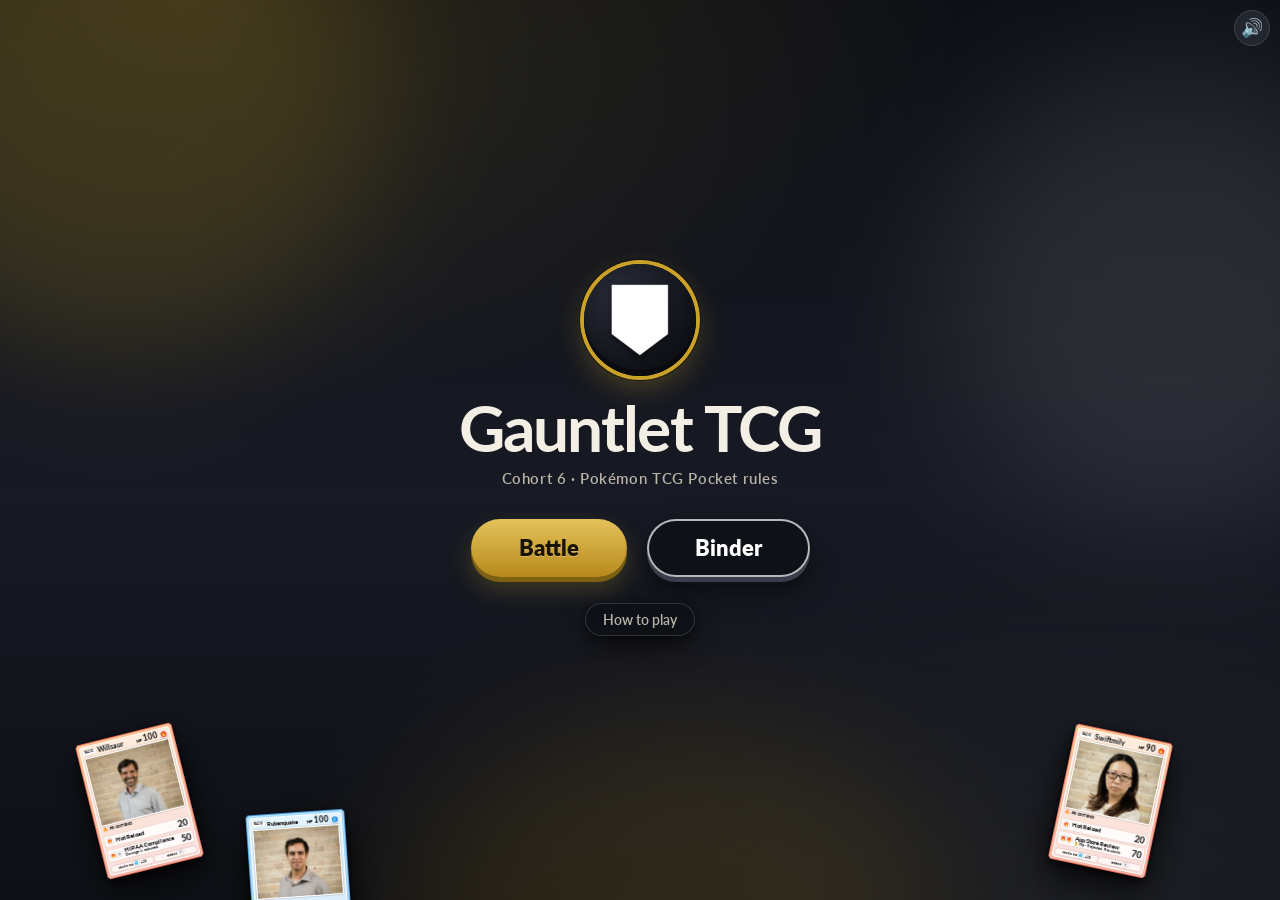
==== commit d31aa0ea: "Trainer drops anywhere on the board; explain unplayable trainers; Gill Sans/Lato type instead of Fre" ====
--- a/tcg/index.html
+++ b/tcg/index.html
@@ -2,19 +2,19 @@
 <meta charset="utf-8">
 <meta name="viewport" content="width=device-width, initial-scale=1">
 <title>Gauntlet TCG</title>
-<link rel="stylesheet" href="holo.css?v=5">
-<link rel="stylesheet" href="card.css?v=5">
-<link rel="stylesheet" href="style.css?v=5">
-<link rel="stylesheet" href="menus.css?v=5">
-<link rel="stylesheet" href="fx.css?v=5">
+<link rel="stylesheet" href="holo.css?v=6">
+<link rel="stylesheet" href="card.css?v=6">
+<link rel="stylesheet" href="style.css?v=6">
+<link rel="stylesheet" href="menus.css?v=6">
+<link rel="stylesheet" href="fx.css?v=6">
 
 <div id="app"></div>
 
-<script src="cards.js?v=5"></script>
-<script src="battle.js?v=5"></script>
-<script src="fx.js?v=5"></script>
-<script src="card.js?v=5"></script>
-<script src="engine.js?v=5"></script>
-<script src="board.js?v=5"></script>
-<script src="menus.js?v=5"></script>
+<script src="cards.js?v=6"></script>
+<script src="battle.js?v=6"></script>
+<script src="fx.js?v=6"></script>
+<script src="card.js?v=6"></script>
+<script src="engine.js?v=6"></script>
+<script src="board.js?v=6"></script>
+<script src="menus.js?v=6"></script>
 <script>title();</script>
--- a/tcg/card.css
+++ b/tcg/card.css
@@ -6,7 +6,7 @@
 .pickable { cursor: pointer; }
 .n { position: absolute; top: -10px; left: -10px; width: 28px; height: 28px; border-radius: 50%; background: #ffcc33; color: #000; display: grid; place-items: center; z-index: 9; }
 
-.card, .trainer { position: relative; font-family: Fredoka, Fredoka, Nunito, system-ui, sans-serif; color: #1c1c1c; text-align: left; }
+.card, .trainer { position: relative; font-family: Fredoka, Lato, "Gill Sans", system-ui, sans-serif; color: #1c1c1c; text-align: left; }
 /* frame = soft pastel of the type color (--f1/--f2), thin darker edge = --c2 */
 .card { --f1: color-mix(in srgb, var(--c1) 80%, #fff); --f2: color-mix(in srgb, var(--c2) 45%, #fff); }
 .card.fire     { --c1: #ffb26b; --c2: #e0442e; }
@@ -99,11 +99,11 @@
 .card.back .face { border: 1.5px solid #c9a227; border-radius: 8px; padding: 0; background: #0b0b0d; display: grid; place-items: center; box-shadow: inset 0 0 0 2px #000, inset 0 0 40px #000; }
 .card.back img { width: 56%; filter: drop-shadow(0 3px 8px #000); }
 
-.typepick button { font: 18px Fredoka, Nunito, system-ui; margin: 6px; padding: 12px 18px; border-radius: 10px; border: 3px solid transparent; background: #2a2f3a; color: #eee; cursor: pointer; }
+.typepick button { font: 18px Lato, "Gill Sans", system-ui; margin: 6px; padding: 12px 18px; border-radius: 10px; border: 3px solid transparent; background: #2a2f3a; color: #eee; cursor: pointer; }
 .typepick button.on { border-color: #ffcc33; background: #3a3520; }
 
 /* the set/rarity line only matters in the binder; in play and in hand the art gets the room */
 .card:not(.full) .rr { display: none; }
 
 /* Pokémon-style display face for names, HP and damage; body text stays Nunito for legibility at small sizes */
-.card .nm, .card .hp, .card .atk b, .card .hpn, .trainer .nm, .trainer b { font-family: Fredoka, Nunito, "Trebuchet MS", sans-serif; letter-spacing: .01em; }
+.card .nm, .card .hp, .card .atk b, .card .hpn, .trainer .nm, .trainer b { font-family: "Gill Sans", "Gill Sans MT", Lato, Nunito, sans-serif; letter-spacing: 0; }
--- a/tcg/style.css
+++ b/tcg/style.css
@@ -1,13 +1,13 @@
-@import url("https://fonts.googleapis.com/css2?family=Fredoka:wght@400;500;600;700&display=swap");
+@import url("https://fonts.googleapis.com/css2?family=Lato:wght@700;900&display=swap");
 /* Base + battle board. Owned by the board-layout work.
    The board mirrors Pokémon TCG Pocket's battle screen: a vertical stadium designed at 1280×720 (.board), zoomed to the window by board.js fit().
    Palette (Gauntlet dark): charcoal #0e1016 → #171a24, gold #c9a227 (highlight #e3c25a → #b8891c), white accents. Palette/texture only — layout lives untouched. */
-body { margin: 0; padding: 10px 10px 40px; background: #0e1016; color: #f3efe4; font: 15px/1.3 Fredoka, Nunito, system-ui, sans-serif; text-align: center; }
+body { margin: 0; padding: 10px 10px 40px; background: #0e1016; color: #f3efe4; font: 15px/1.3 Lato, "Gill Sans", system-ui, sans-serif; text-align: center; }
 .row { display: flex; justify-content: center; align-items: center; gap: 24px; flex-wrap: wrap; margin: 8px 0; }
 
 /* ---- arena: dark charcoal, Gauntlet gold + white ---- */
 .arena { position: fixed; left: 0; top: 0; overflow: hidden; user-select: none; display: grid; place-items: center; color: #f3efe4;
-  font-family: Fredoka, Fredoka, Nunito, system-ui, sans-serif;
+  font-family: Fredoka, Lato, "Gill Sans", system-ui, sans-serif;
   background: radial-gradient(ellipse 60% 40% at 50% 0%, #c9a2271f, transparent), radial-gradient(ellipse 60% 40% at 50% 100%, #ffffff0d, transparent), linear-gradient(180deg, #0e1016, #171a24 50%, #0e1016); }
 .arena img { -webkit-user-drag: none; }
 .board { position: relative; width: 1280px; height: 720px; }
@@ -37,7 +37,7 @@
 .fc { position: relative; border-radius: 12px; box-shadow: 0 10px 24px #000c; }
 .fc .card .hp, .fc .card .energy { display: none; } /* fallback until card.js honours { inplay } */
 .hpf { position: absolute; right: -16px; top: -36px; text-align: right; pointer-events: none; z-index: 3; }
-.hpf b { display: block; font: 900 52px/1 Fredoka, Fredoka, Nunito, system-ui; color: #fff; -webkit-text-stroke: 4px #0e1016; paint-order: stroke fill; letter-spacing: -1px; }
+.hpf b { display: block; font: 900 52px/1 Fredoka, Lato, "Gill Sans", system-ui; color: #fff; -webkit-text-stroke: 4px #0e1016; paint-order: stroke fill; letter-spacing: -1px; }
 .hpf i { display: block; width: 100px; height: 13px; margin-left: auto; border-radius: 7px; background: #0e1016e6; overflow: hidden; box-shadow: 0 0 0 1px #ffffff40, 0 1px 3px #000a; }
 .hpf u { display: block; height: 100%; border-radius: 7px; background: linear-gradient(#8ff0a4, #35d05a); }
 .hpf.low u { background: linear-gradient(#ff9a8a, #e8442e); }
@@ -53,13 +53,13 @@
 .deck.op { left: 316px; top: 210px; } .deck.me { left: 900px; top: 404px; }
 .deck .cw { position: absolute; left: 0; top: 0; zoom: .3; }
 .deck .cw:nth-child(2) { left: 5px; top: -5px; } .deck .cw:nth-child(3) { left: 10px; top: -10px; }
-.deck b, .ophand b { position: absolute; right: -12px; bottom: -10px; background: #0e1016f2; color: #fff; border-radius: 12px; padding: 2px 9px; font: 800 13px Fredoka, Nunito, system-ui; box-shadow: inset 0 0 0 1px #c9a227, 0 2px 6px #000a; }
+.deck b, .ophand b { position: absolute; right: -12px; bottom: -10px; background: #0e1016f2; color: #fff; border-radius: 12px; padding: 2px 9px; font: 800 13px Lato, "Gill Sans", system-ui; box-shadow: inset 0 0 0 1px #c9a227, 0 2px 6px #000a; }
 .ophand { position: absolute; left: 50%; top: -44px; transform: translateX(-50%); display: flex; height: 92px; z-index: 4; }
 .ophand .cw { zoom: .3; margin-left: -150px; } .ophand .cw:first-child { margin-left: 0; }
 .ophand b { top: 46px; bottom: auto; } /* clear of the message pill */
 
 /* names + point circles: dark glass bars anchored to the screen corners like Pocket */
-.who { position: absolute; display: flex; align-items: center; gap: 16px; padding: 8px 26px; background: #0e1016b3; backdrop-filter: blur(8px); color: #fff; font: 800 18px Fredoka, Nunito, system-ui; z-index: 15; box-shadow: inset 0 0 0 1px #c9a22799; }
+.who { position: absolute; display: flex; align-items: center; gap: 16px; padding: 8px 26px; background: #0e1016b3; backdrop-filter: blur(8px); color: #fff; font: 800 18px Lato, "Gill Sans", system-ui; z-index: 15; box-shadow: inset 0 0 0 1px #c9a22799; }
 .who.op { right: 0; top: 60px; padding-right: 40px; border-radius: 26px 0 0 26px; }
 .who.me { left: 0; bottom: 10px; padding-left: 40px; border-radius: 0 26px 26px 0; }
 .pts { display: inline-flex; gap: 8px; }
@@ -68,13 +68,13 @@
 
 /* message pill, "going first" pill, turn counter, End Turn / Battle! pill — dark glass, gold line, white text; the action pill is gold */
 .msg { position: absolute; left: 50%; top: 24px; transform: translateX(-50%); min-width: 400px; max-width: 620px; box-sizing: border-box; padding: 11px 30px 11px 58px;
-  border-radius: 32px; background: #0e1016b3; backdrop-filter: blur(8px); box-shadow: inset 0 0 0 1px #c9a227, 0 4px 16px #000a; font: 700 19px/1.25 Fredoka, Nunito, system-ui; color: #fff; text-align: left; z-index: 20; }
+  border-radius: 32px; background: #0e1016b3; backdrop-filter: blur(8px); box-shadow: inset 0 0 0 1px #c9a227, 0 4px 16px #000a; font: 700 19px/1.25 Lato, "Gill Sans", system-ui; color: #fff; text-align: left; z-index: 20; }
 .msg i { position: absolute; left: 18px; top: 50%; width: 26px; height: 26px; margin-top: -13px; border-radius: 50%; background: radial-gradient(circle at 35% 30%, #fff3b0, #e3c25a 55%, #b8891c); box-shadow: 0 0 10px #e3c25a80; }
 .first, .turn { position: absolute; left: 50%; top: 92px; transform: translateX(-50%); padding: 6px 28px; border-radius: 22px; white-space: nowrap; z-index: 20; }
-.first { background: #0e1016b3; backdrop-filter: blur(8px); color: #e3c25a; font: 800 18px Fredoka, Nunito, system-ui; box-shadow: inset 0 0 0 1px #c9a227, 0 3px 10px #000a; }
-.turn { background: #0e1016b3; backdrop-filter: blur(8px); color: #fff; font: 700 15px Fredoka, Nunito, system-ui; box-shadow: inset 0 0 0 1px #c9a22799; }
+.first { background: #0e1016b3; backdrop-filter: blur(8px); color: #e3c25a; font: 800 18px Lato, "Gill Sans", system-ui; box-shadow: inset 0 0 0 1px #c9a227, 0 3px 10px #000a; }
+.turn { background: #0e1016b3; backdrop-filter: blur(8px); color: #fff; font: 700 15px Lato, "Gill Sans", system-ui; box-shadow: inset 0 0 0 1px #c9a22799; }
 .turn b { font-size: 20px; margin-left: 6px; }
-.pill { font: 800 20px Fredoka, Nunito, system-ui; padding: 10px 36px; border-radius: 30px; border: 3px solid #c9a227; background: #0e1016d9; backdrop-filter: blur(8px); color: #fff; cursor: pointer;
+.pill { font: 800 20px Lato, "Gill Sans", system-ui; padding: 10px 36px; border-radius: 30px; border: 3px solid #c9a227; background: #0e1016d9; backdrop-filter: blur(8px); color: #fff; cursor: pointer;
   box-shadow: 0 0 0 1px #ffffff1f, 0 4px 16px #000a; transition: transform .1s; }
 .pill:hover { transform: scale(1.04); background: #1c1f2a; border-color: #e3c25a; }
 .pill.sm { font-size: 16px; padding: 8px 22px; border-color: #ffffffb3; }
--- a/tcg/menus.css
+++ b/tcg/menus.css
@@ -9,7 +9,7 @@
   background: radial-gradient(ellipse 60% 45% at 15% 0%, #c9a22729, transparent), radial-gradient(ellipse 50% 40% at 85% 100%, #ffffff0f, transparent), linear-gradient(180deg, var(--bg0) 0%, var(--bg1) 55%, var(--bg0) 100%); }
 .menu .hint { color: var(--ink2); }
 .menu h1 { margin: 0; font-size: 64px; letter-spacing: -.03em; line-height: 1.05; }
-.pbtn { font: 800 22px/1 Fredoka, Nunito, system-ui, sans-serif; color: #1a1408; padding: 18px 48px; border: 0; border-radius: 999px; cursor: pointer; --lo: #7d6112;
+.pbtn { font: 800 22px/1 Lato, "Gill Sans", system-ui, sans-serif; color: #1a1408; padding: 18px 48px; border: 0; border-radius: 999px; cursor: pointer; --lo: #7d6112;
   background: linear-gradient(180deg, var(--gold-hi), var(--gold-lo)); box-shadow: 0 5px 0 var(--lo), 0 12px 24px #c9a22740; text-shadow: 0 1px 0 #ffffff40; transition: transform .1s, box-shadow .1s; }
 .pbtn:hover:not(:disabled), .pbtn:focus-visible { transform: translateY(-2px); box-shadow: 0 7px 0 var(--lo), 0 16px 28px #c9a22759; }
 .pbtn:active:not(:disabled) { transform: translateY(3px); box-shadow: 0 2px 0 var(--lo); }
@@ -19,7 +19,7 @@
 .pbtn.blue:active:not(:disabled) { box-shadow: inset 0 0 0 2px #fff, 0 2px 0 var(--lo); }
 .menu .mbar { display: flex; align-items: center; gap: 16px; padding: 8px 0; }
 .menu .mbar h2 { margin: 0; flex: 1; text-align: left; font-size: 26px; letter-spacing: -.02em; }
-.mback, .chip, .search, .sort { font: 600 14px Fredoka, Nunito, system-ui, sans-serif; color: var(--ink); background: var(--raise); border: 0; border-radius: 999px; padding: 8px 16px; box-shadow: inset 0 0 0 1px #ffffff26, var(--card-shadow); }
+.mback, .chip, .search, .sort { font: 600 14px Lato, "Gill Sans", system-ui, sans-serif; color: var(--ink); background: var(--raise); border: 0; border-radius: 999px; padding: 8px 16px; box-shadow: inset 0 0 0 1px #ffffff26, var(--card-shadow); }
 .mback, .chip { cursor: pointer; }
 .mback:hover, .chip:hover { background: #262a38; }
 
@@ -45,7 +45,7 @@
 .home .sub { margin: 8px 0 30px; color: var(--ink2); font-weight: 600; letter-spacing: .04em; }
 .home .btns { display: flex; gap: 20px; }
 .home .howto { margin-top: 26px; position: relative; }
-.home .howto summary { list-style: none; display: inline-block; font: 600 14px Fredoka, Nunito, system-ui, sans-serif; color: var(--ink2); background: #0e1016d9; border-radius: 999px; padding: 8px 18px; cursor: pointer; box-shadow: inset 0 0 0 1px #ffffff26, var(--card-shadow); }
+.home .howto summary { list-style: none; display: inline-block; font: 600 14px Lato, "Gill Sans", system-ui, sans-serif; color: var(--ink2); background: #0e1016d9; border-radius: 999px; padding: 8px 18px; cursor: pointer; box-shadow: inset 0 0 0 1px #ffffff26, var(--card-shadow); }
 .home .howto summary::-webkit-details-marker { display: none; }
 .home .howto summary:hover, .home .howto[open] summary { background: var(--raise); color: var(--ink); }
 .home .howto ul { position: absolute; left: 50%; top: 100%; transform: translateX(-50%); margin: 10px 0 0; padding: 14px 20px 14px 34px; width: 300px; text-align: left; z-index: 3;
@@ -56,7 +56,7 @@
 .deckpick { max-width: 1200px; margin: 0 auto; }
 .boxes { display: grid; grid-template-columns: repeat(auto-fit, minmax(170px, 1fr)); gap: 14px; margin: 10px 0; }
 .box { display: flex; flex-direction: column; align-items: center; gap: 4px; padding: 16px 12px 14px; border: 3px solid #2a2e3a; border-radius: 20px; cursor: pointer;
-  color: var(--ink); background: var(--panel); box-shadow: var(--card-shadow); font: 15px Fredoka, Nunito, system-ui, sans-serif; transition: transform .12s, box-shadow .12s, background .12s; }
+  color: var(--ink); background: var(--panel); box-shadow: var(--card-shadow); font: 15px Lato, "Gill Sans", system-ui, sans-serif; transition: transform .12s, box-shadow .12s, background .12s; }
 .box:hover, .box:focus-visible { transform: translateY(-3px); box-shadow: 0 14px 30px #000b; border-color: #3a3e4a; }
 .box.on { border-color: var(--c2); background: linear-gradient(180deg, var(--raise), color-mix(in srgb, var(--c1) 22%, var(--panel))); transform: translateY(-3px) scale(1.03); box-shadow: 0 0 0 4px color-mix(in srgb, var(--c1) 45%, transparent), 0 14px 30px #000b; }
 .box .ic { font-size: 30px; line-height: 1; width: 58px; height: 58px; display: grid; place-items: center; border-radius: 50%; background: linear-gradient(160deg, var(--c1), var(--c2)); box-shadow: 0 4px 10px #0008; }
--- a/tcg/fx.css
+++ b/tcg/fx.css
@@ -7,7 +7,7 @@
 .fx-banner { left: 0; right: 0; top: 50%; height: 84px; transform: translateY(-50%); display: grid; place-items: center; overflow: hidden;
   background: linear-gradient(90deg, #0000, #0c0e14e6 20%, #0c0e14e6 80%, #0000); border-top: 1px solid #ffcc3366; border-bottom: 1px solid #ffcc3366;
   animation: fx-banner var(--t) ease-in-out both; }
-.fx-banner span { font: 800 34px/1 Fredoka, Nunito, system-ui, sans-serif; letter-spacing: .14em; text-transform: uppercase; color: #ffcc33;
+.fx-banner span { font: 800 34px/1 Lato, "Gill Sans", system-ui, sans-serif; letter-spacing: .14em; text-transform: uppercase; color: #ffcc33;
   background: linear-gradient(180deg, #fff3b0, #ffcc33 55%, #c98d00); -webkit-background-clip: text; background-clip: text; -webkit-text-fill-color: transparent;
   filter: drop-shadow(0 2px 0 #4a3200) drop-shadow(0 0 12px #ffcc3355); animation: fx-banner-text var(--t) cubic-bezier(.2, .8, .2, 1) both; }
 @keyframes fx-banner { 0% { clip-path: inset(0 100% 0 0); } 18% { clip-path: inset(0); } 80% { clip-path: inset(0); opacity: 1; } 100% { clip-path: inset(0 0 0 100%); opacity: 0; } }
@@ -23,7 +23,7 @@
 .fx-coin .f.t { transform: rotateY(180deg); background-image: url(assets/shield.png), radial-gradient(circle at 38% 32%, #3a3d46, #14161c 55%, #08090c); background-size: 46% auto, 100% 100%; background-position: center 50%, center; background-repeat: no-repeat; filter: grayscale(1) brightness(.55); }
 .fx-coin .f.t::before { content: ""; position: absolute; inset: 14px; border-radius: 50%; border: 2px solid #c9a22766; }
 .fx-coin .shadow { position: absolute; left: 15%; right: 15%; bottom: -34px; height: 18px; border-radius: 50%; background: #000; filter: blur(8px); opacity: .5; animation: fx-toss-shadow calc(var(--t) * .58) ease-out both; }
-.fx-coin .lbl { justify-self: center; font: 800 30px/1 Fredoka, Nunito, system-ui, sans-serif; letter-spacing: .1em; text-transform: uppercase; color: #ffcc33; text-shadow: 0 2px 8px #000;
+.fx-coin .lbl { justify-self: center; font: 800 30px/1 Lato, "Gill Sans", system-ui, sans-serif; letter-spacing: .1em; text-transform: uppercase; color: #ffcc33; text-shadow: 0 2px 8px #000;
   opacity: 0; animation: fx-pop calc(var(--t) * .42) calc(var(--t) * .58) ease-out both; }
 .fx-coin.tails .lbl { color: #ddd; }
 @keyframes fx-spin { from { transform: rotateY(0) } to { transform: rotateY(1800deg) } }
@@ -45,7 +45,7 @@
 .fx-hit { z-index: 9002; }
 .fx-hit .flash { position: absolute; inset: 0; border-radius: 12px; background: #fff; animation: fx-flash calc(var(--t) * .45) ease-out both; }
 .fx-hit.weak .flash { background: #ff3b30; }
-.fx-hit .num { position: absolute; left: 50%; top: 40%; transform: translate(-50%, -50%); font: 900 44px/1 Fredoka, Nunito, system-ui, sans-serif; color: #fff; white-space: nowrap; text-align: center;
+.fx-hit .num { position: absolute; left: 50%; top: 40%; transform: translate(-50%, -50%); font: 900 44px/1 Lato, "Gill Sans", system-ui, sans-serif; color: #fff; white-space: nowrap; text-align: center;
   text-shadow: 0 0 2px #000, 0 2px 0 #000, 0 0 14px #000; animation: fx-float var(--t) cubic-bezier(.2, .7, .3, 1) both; }
 .fx-hit.weak .num { font-size: 60px; color: #ff4a3d; }
 .fx-hit .num small { display: block; font-size: 20px; letter-spacing: .1em; text-transform: uppercase; color: #ffcc33; margin-top: 4px; }
@@ -55,7 +55,7 @@
 
 /* ko: text over the falling ghost */
 .fx-ko { z-index: 9003; display: grid; place-items: center; }
-.fx-ko b { font: 900 54px/1 Fredoka, Nunito, system-ui, sans-serif; letter-spacing: .06em; color: #ff3b30; -webkit-text-stroke: 2px #fff; text-shadow: 0 3px 0 #000, 0 0 20px #000; animation: fx-ko var(--t) ease-out both; }
+.fx-ko b { font: 900 54px/1 Lato, "Gill Sans", system-ui, sans-serif; letter-spacing: .06em; color: #ff3b30; -webkit-text-stroke: 2px #fff; text-shadow: 0 3px 0 #000, 0 0 20px #000; animation: fx-ko var(--t) ease-out both; }
 @keyframes fx-ko { 0% { opacity: 0; transform: scale(2.5) rotate(-8deg) } 25% { opacity: 1; transform: scale(1) rotate(-8deg) } 80% { opacity: 1 } 100% { opacity: 0 } }
 
 /* energy: orb flies from the Energy Zone (bottom-right) to the card, then bursts */
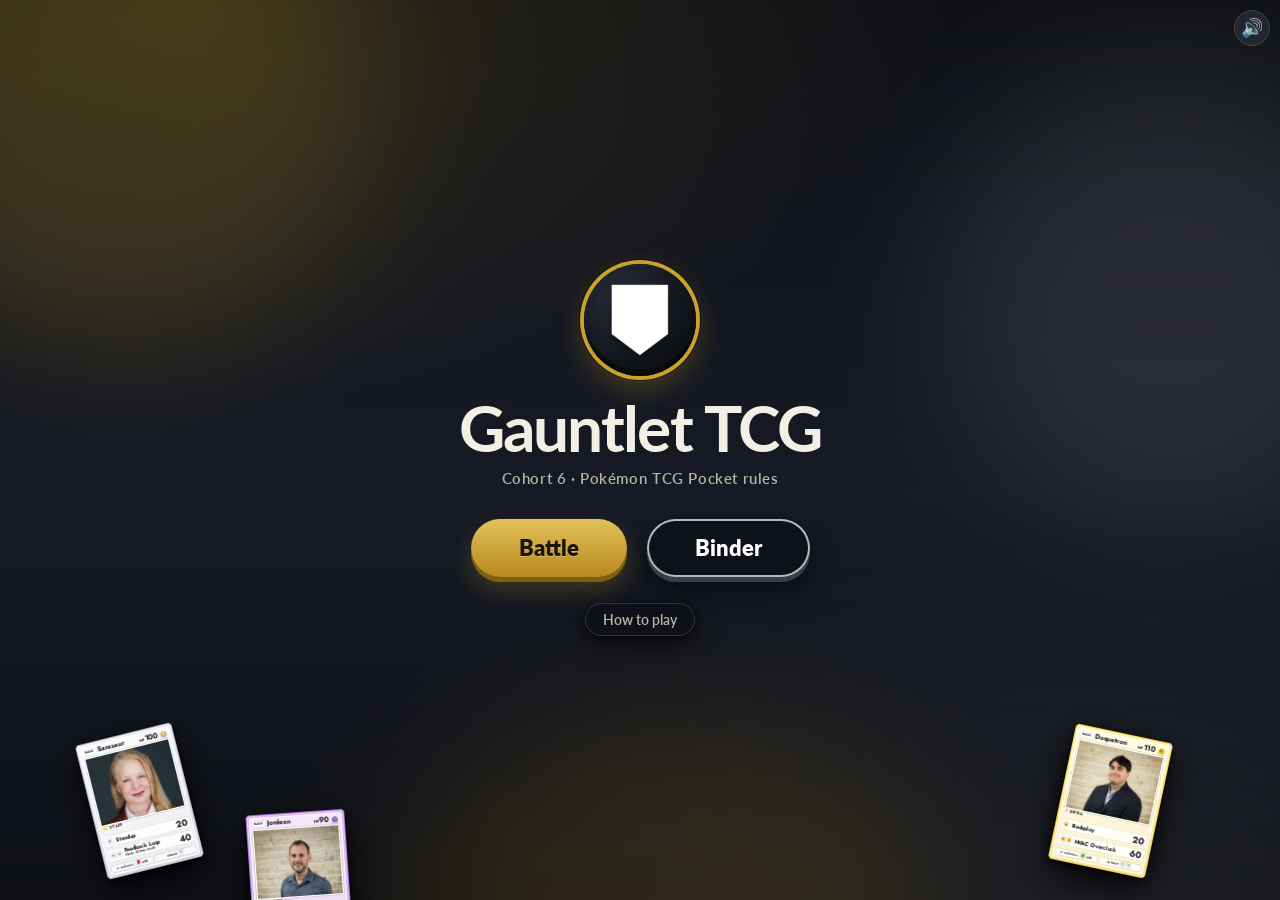
==== commit af6256ea: "Fix trainer drag (resolve drop before hiding zones; widen drop area); Jost card font applied; attack" ====
--- a/tcg/index.html
+++ b/tcg/index.html
@@ -2,19 +2,19 @@
 <meta charset="utf-8">
 <meta name="viewport" content="width=device-width, initial-scale=1">
 <title>Gauntlet TCG</title>
-<link rel="stylesheet" href="holo.css?v=6">
-<link rel="stylesheet" href="card.css?v=6">
-<link rel="stylesheet" href="style.css?v=6">
-<link rel="stylesheet" href="menus.css?v=6">
-<link rel="stylesheet" href="fx.css?v=6">
+<link rel="stylesheet" href="holo.css?v=7">
+<link rel="stylesheet" href="card.css?v=7">
+<link rel="stylesheet" href="style.css?v=7">
+<link rel="stylesheet" href="menus.css?v=7">
+<link rel="stylesheet" href="fx.css?v=7">
 
 <div id="app"></div>
 
-<script src="cards.js?v=6"></script>
-<script src="battle.js?v=6"></script>
-<script src="fx.js?v=6"></script>
-<script src="card.js?v=6"></script>
-<script src="engine.js?v=6"></script>
-<script src="board.js?v=6"></script>
-<script src="menus.js?v=6"></script>
+<script src="cards.js?v=7"></script>
+<script src="battle.js?v=7"></script>
+<script src="fx.js?v=7"></script>
+<script src="card.js?v=7"></script>
+<script src="engine.js?v=7"></script>
+<script src="board.js?v=7"></script>
+<script src="menus.js?v=7"></script>
 <script>title();</script>
--- a/tcg/card.css
+++ b/tcg/card.css
@@ -1,12 +1,12 @@
 /* Card faces + trainer cards + card back. Owned by the card-face work. Styled after Pokémon TCG Pocket (see ../ref/pocket-*.png).
    Designed at 220px wide (holo.css aspect .718 → 306px tall). All sizes px; scaling = CSS zoom on wrappers. */
-@import url("https://fonts.googleapis.com/css2?family=Nunito:ital,wght@0,600;0,800;0,900;1,600;1,900&display=swap");
+@import url("https://fonts.googleapis.com/css2?family=Jost:ital,wght@0,500;0,600;0,700;1,500&display=swap");
 
 .mini { zoom: .5; }
 .pickable { cursor: pointer; }
 .n { position: absolute; top: -10px; left: -10px; width: 28px; height: 28px; border-radius: 50%; background: #ffcc33; color: #000; display: grid; place-items: center; z-index: 9; }
 
-.card, .trainer { position: relative; font-family: Fredoka, Lato, "Gill Sans", system-ui, sans-serif; color: #1c1c1c; text-align: left; }
+.card, .trainer { position: relative; font-family: Jost, "Trebuchet MS", system-ui, sans-serif; color: #1c1c1c; text-align: left; }
 /* frame = soft pastel of the type color (--f1/--f2), thin darker edge = --c2 */
 .card { --f1: color-mix(in srgb, var(--c1) 80%, #fff); --f2: color-mix(in srgb, var(--c2) 45%, #fff); }
 .card.fire     { --c1: #ffb26b; --c2: #e0442e; }
@@ -26,20 +26,20 @@
 
 /* header: Basic tag (.basic — .stage is the board in style.css), name, HP, type circle */
 .hd { display: flex; align-items: center; gap: 4px; height: 19px; }
-.basic { flex: none; font-size: 7px; font-weight: 900; text-transform: uppercase; letter-spacing: .06em; line-height: 1; padding: 2px 3px; border-radius: 3px; background: #fff; color: #333; box-shadow: 0 0 0 1px #0002; }
-.hd .nm { flex: 1; min-width: 0; font-size: 15px; font-weight: 900; letter-spacing: -.3px; white-space: nowrap; overflow: hidden; text-overflow: ellipsis; text-shadow: 0 0 2px #fff; }
+.basic { flex: none; font-size: 7px; font-weight: 700; text-transform: uppercase; letter-spacing: .06em; line-height: 1; padding: 2px 3px; border-radius: 3px; background: #fff; color: #333; box-shadow: 0 0 0 1px #0002; }
+.hd .nm { flex: 1; min-width: 0; font-size: 15px; font-weight: 700; letter-spacing: -.3px; white-space: nowrap; overflow: hidden; text-shadow: 0 0 2px #fff; }
 .ex .hd { gap: 3px; }   /* ex badge + 3-digit HP need the room; card.js also steps the name size by length */
-.exb { flex: none; font-style: italic; font-weight: 900; font-size: 10px; line-height: 1; margin: 0 2px 0 -1px; padding: 1px 4px 2px; border-radius: 3px;
+.exb { flex: none; font-style: italic; font-weight: 700; font-size: 10px; line-height: 1; margin: 0 2px 0 -1px; padding: 1px 4px 2px; border-radius: 3px;
     color: #ffe08a; background: linear-gradient(#e63c2f, #a3170e); box-shadow: 0 0 0 1px #ffd866, 0 1px 2px #0006; }
-.hp { font-size: 17px; font-weight: 900; line-height: 1; letter-spacing: -.8px; }
-.hp small { font-size: 8px; font-weight: 800; margin-right: 1px; letter-spacing: 0; }
+.hp { font-size: 17px; font-weight: 700; line-height: 1; letter-spacing: -.8px; }
+.hp small { font-size: 8px; font-weight: 700; margin-right: 1px; letter-spacing: 0; }
 .hp.hurt { color: #c8231a; }
 .tc { width: 18px; height: 18px; flex: none; border-radius: 50%; background: var(--c2); border: 1.5px solid #fff; box-sizing: border-box; box-shadow: 0 1px 2px #0005; display: grid; place-items: center; font-style: normal; font-size: 10px; }
 
 /* art window */
 .pic { position: relative; width: 100%; height: 154px; box-sizing: border-box; border: 1.5px solid #fff; border-radius: 3px; overflow: hidden;
     box-shadow: 0 0 0 1px #0003, inset 0 0 8px #0004; background: linear-gradient(135deg, #fffb, var(--c1) 60%, var(--c2)); display: grid; place-items: center;
-    font-size: 40px; font-weight: 900; color: #fff; text-shadow: 0 2px 4px #0006; }
+    font-size: 40px; font-weight: 700; color: #fff; text-shadow: 0 2px 4px #0006; }
 .full .pic { height: 132px; }
 .ex .pic { margin: 0 -5px; border-radius: 0; border-width: 1.5px 0; }   /* full-art: photo bleeds to the frame */
 .pic img { position: absolute; inset: 0; width: 100%; height: 100%; object-fit: cover; object-position: 50% 8%; }
@@ -47,17 +47,17 @@
 .bar { position: absolute; left: 0; right: 0; bottom: 0; height: 4px; background: #0008; }
 .bar i { display: block; height: 100%; background: #35d05a; }
 
-.type { display: flex; justify-content: space-between; align-items: baseline; height: 12px; line-height: 12px; padding: 0 2px; font-size: 9px; font-weight: 800; text-transform: uppercase; letter-spacing: .08em; color: #333; }
+.type { display: flex; justify-content: space-between; align-items: baseline; height: 12px; line-height: 12px; padding: 0 2px; font-size: 9px; font-weight: 700; text-transform: uppercase; letter-spacing: .08em; color: #333; }
 .type .real { font-weight: 600; text-transform: none; letter-spacing: 0; color: #666; }
 
 /* attacks: white/cream panel rows */
 .atks { flex: 1; min-height: 0; display: flex; flex-direction: column; justify-content: space-evenly; gap: 2px; }
 .atk { display: flex; align-items: center; gap: 5px; width: 100%; box-sizing: border-box; padding: 1px 4px; border: 0; border-radius: 4px; background: #fffd; box-shadow: 0 0 0 1px #0001; font: inherit; color: inherit; text-align: left; }
 .atk .cost { display: flex; gap: 1px; flex: none; min-width: 14px; }
-.atk .atkn { flex: 1; min-width: 0; font-size: 13px; font-weight: 900; line-height: 1.1; }
+.atk .atkn { flex: 1; min-width: 0; font-size: 12.5px; font-weight: 700; line-height: 1.1; white-space: nowrap; overflow: hidden; letter-spacing: -.2px; }
 .atk small { display: block; font-size: 8.5px; font-weight: 600; color: #444; line-height: 1.15; white-space: nowrap; overflow: hidden; text-overflow: ellipsis; }
 .atk small .pip { width: 10px; height: 10px; font-size: 7px; margin-right: 2px; }
-.atk b { flex: none; font-size: 20px; font-weight: 900; line-height: 1; }
+.atk b { flex: none; font-size: 20px; font-weight: 700; line-height: 1; }
 button.atk { cursor: pointer; }
 button.atk:hover:not(:disabled) { background: #fff; box-shadow: inset 0 0 0 2px #ffcc33; }
 button.atk:disabled { opacity: .5; cursor: default; }
@@ -66,10 +66,10 @@
 .pip { display: inline-grid; place-items: center; width: 13px; height: 13px; box-sizing: border-box; border-radius: 50%; border: 1px solid #fff; box-shadow: 0 0 0 1px #0003; font-size: 8px; font-style: normal; line-height: 1; background: #ccd; vertical-align: middle; }
 .pip.fire { background: #e8552e; } .pip.water { background: #2a8fe0; } .pip.grass { background: #4caf3f; } .pip.electric { background: #f2c11a; }
 .pip.psychic { background: #9a4fd0; } .pip.fighting { background: #b8702f; } .pip.normal { background: #b0b0c0; } .pip.any { background: #d8d8e0; }
-.pip.flip { background: #f2c11a; color: #5a3d00; font-weight: 900; }   /* coin flip: gold "?" (🪙 reads as a grey dot when small) */
+.pip.flip { background: #f2c11a; color: #5a3d00; font-weight: 700; }   /* coin flip: gold "?" (🪙 reads as a grey dot when small) */
 
 /* footer: weakness / retreat pills, then rarity */
-.ft { display: flex; justify-content: space-between; align-items: center; gap: 4px; font-size: 7.5px; font-weight: 800; letter-spacing: .04em; color: #333; }
+.ft { display: flex; justify-content: space-between; align-items: center; gap: 4px; font-size: 7.5px; font-weight: 700; letter-spacing: .04em; color: #333; }
 .ft span { flex: 1; display: flex; align-items: center; justify-content: center; gap: 2px; height: 14px; border-radius: 7px; background: #fffb; box-shadow: 0 0 0 1px #0002; }
 .ft .pip { width: 11px; height: 11px; font-size: 7px; margin: 0 1px; }
 .rr { display: flex; justify-content: space-between; font-size: 7.5px; line-height: 1; color: #555; }
@@ -83,9 +83,9 @@
 .trainer.supporter { --f2: #f07a2a; }
 .trainer .face { background: linear-gradient(170deg, #fff, #f1f3f6); border-color: #d6dae2; gap: 4px; }
 .trainer .hd { justify-content: space-between; height: 14px; }
-.trainer .kind { font-size: 8px; font-weight: 900; font-style: italic; text-transform: capitalize; letter-spacing: .04em; color: #fff; background: var(--f2); padding: 2px 8px; border-radius: 3px; }
-.trainer .tl { font-size: 8px; font-weight: 900; text-transform: uppercase; letter-spacing: .14em; color: #222; padding: 2px 8px; border-radius: 3px; background: linear-gradient(#f4f5f8, #c8ccd6); box-shadow: 0 0 0 1px #9aa3b4; }
-.trainer .nm { display: block; font-size: 16px; font-weight: 900; line-height: 1.1; white-space: nowrap; overflow: hidden; text-overflow: ellipsis; }
+.trainer .kind { font-size: 8px; font-weight: 700; font-style: italic; text-transform: capitalize; letter-spacing: .04em; color: #fff; background: var(--f2); padding: 2px 8px; border-radius: 3px; }
+.trainer .tl { font-size: 8px; font-weight: 700; text-transform: uppercase; letter-spacing: .14em; color: #222; padding: 2px 8px; border-radius: 3px; background: linear-gradient(#f4f5f8, #c8ccd6); box-shadow: 0 0 0 1px #9aa3b4; }
+.trainer .nm { display: block; font-size: 16px; font-weight: 700; line-height: 1.1; white-space: nowrap; overflow: hidden; }
 .trainer .pic { --c1: #c9a227; --c2: #6a5410; height: 120px; }
 .trainer .pic.ph { background: radial-gradient(circle at 50% 40%, #2a2a30, #0b0b0d 70%); }
 .trainer .pic.ph img { position: static; width: 48%; height: auto; object-fit: contain; opacity: .95; filter: drop-shadow(0 2px 6px #000); }
@@ -99,11 +99,9 @@
 .card.back .face { border: 1.5px solid #c9a227; border-radius: 8px; padding: 0; background: #0b0b0d; display: grid; place-items: center; box-shadow: inset 0 0 0 2px #000, inset 0 0 40px #000; }
 .card.back img { width: 56%; filter: drop-shadow(0 3px 8px #000); }
 
-.typepick button { font: 18px Lato, "Gill Sans", system-ui; margin: 6px; padding: 12px 18px; border-radius: 10px; border: 3px solid transparent; background: #2a2f3a; color: #eee; cursor: pointer; }
+.typepick button { font: 18px Jost, system-ui; margin: 6px; padding: 12px 18px; border-radius: 10px; border: 3px solid transparent; background: #2a2f3a; color: #eee; cursor: pointer; }
 .typepick button.on { border-color: #ffcc33; background: #3a3520; }
 
 /* the set/rarity line only matters in the binder; in play and in hand the art gets the room */
 .card:not(.full) .rr { display: none; }
 
-/* Pokémon-style display face for names, HP and damage; body text stays Nunito for legibility at small sizes */
-.card .nm, .card .hp, .card .atk b, .card .hpn, .trainer .nm, .trainer b { font-family: "Gill Sans", "Gill Sans MT", Lato, Nunito, sans-serif; letter-spacing: 0; }
--- a/tcg/fx.css
+++ b/tcg/fx.css
@@ -7,7 +7,7 @@
 .fx-banner { left: 0; right: 0; top: 50%; height: 84px; transform: translateY(-50%); display: grid; place-items: center; overflow: hidden;
   background: linear-gradient(90deg, #0000, #0c0e14e6 20%, #0c0e14e6 80%, #0000); border-top: 1px solid #ffcc3366; border-bottom: 1px solid #ffcc3366;
   animation: fx-banner var(--t) ease-in-out both; }
-.fx-banner span { font: 800 34px/1 Lato, "Gill Sans", system-ui, sans-serif; letter-spacing: .14em; text-transform: uppercase; color: #ffcc33;
+.fx-banner span { font: 800 34px/1 Jost, system-ui, sans-serif; letter-spacing: .14em; text-transform: uppercase; color: #ffcc33;
   background: linear-gradient(180deg, #fff3b0, #ffcc33 55%, #c98d00); -webkit-background-clip: text; background-clip: text; -webkit-text-fill-color: transparent;
   filter: drop-shadow(0 2px 0 #4a3200) drop-shadow(0 0 12px #ffcc3355); animation: fx-banner-text var(--t) cubic-bezier(.2, .8, .2, 1) both; }
 @keyframes fx-banner { 0% { clip-path: inset(0 100% 0 0); } 18% { clip-path: inset(0); } 80% { clip-path: inset(0); opacity: 1; } 100% { clip-path: inset(0 0 0 100%); opacity: 0; } }
@@ -23,7 +23,7 @@
 .fx-coin .f.t { transform: rotateY(180deg); background-image: url(assets/shield.png), radial-gradient(circle at 38% 32%, #3a3d46, #14161c 55%, #08090c); background-size: 46% auto, 100% 100%; background-position: center 50%, center; background-repeat: no-repeat; filter: grayscale(1) brightness(.55); }
 .fx-coin .f.t::before { content: ""; position: absolute; inset: 14px; border-radius: 50%; border: 2px solid #c9a22766; }
 .fx-coin .shadow { position: absolute; left: 15%; right: 15%; bottom: -34px; height: 18px; border-radius: 50%; background: #000; filter: blur(8px); opacity: .5; animation: fx-toss-shadow calc(var(--t) * .58) ease-out both; }
-.fx-coin .lbl { justify-self: center; font: 800 30px/1 Lato, "Gill Sans", system-ui, sans-serif; letter-spacing: .1em; text-transform: uppercase; color: #ffcc33; text-shadow: 0 2px 8px #000;
+.fx-coin .lbl { justify-self: center; font: 800 30px/1 Jost, system-ui, sans-serif; letter-spacing: .1em; text-transform: uppercase; color: #ffcc33; text-shadow: 0 2px 8px #000;
   opacity: 0; animation: fx-pop calc(var(--t) * .42) calc(var(--t) * .58) ease-out both; }
 .fx-coin.tails .lbl { color: #ddd; }
 @keyframes fx-spin { from { transform: rotateY(0) } to { transform: rotateY(1800deg) } }
@@ -45,7 +45,7 @@
 .fx-hit { z-index: 9002; }
 .fx-hit .flash { position: absolute; inset: 0; border-radius: 12px; background: #fff; animation: fx-flash calc(var(--t) * .45) ease-out both; }
 .fx-hit.weak .flash { background: #ff3b30; }
-.fx-hit .num { position: absolute; left: 50%; top: 40%; transform: translate(-50%, -50%); font: 900 44px/1 Lato, "Gill Sans", system-ui, sans-serif; color: #fff; white-space: nowrap; text-align: center;
+.fx-hit .num { position: absolute; left: 50%; top: 40%; transform: translate(-50%, -50%); font: 900 44px/1 Jost, system-ui, sans-serif; color: #fff; white-space: nowrap; text-align: center;
   text-shadow: 0 0 2px #000, 0 2px 0 #000, 0 0 14px #000; animation: fx-float var(--t) cubic-bezier(.2, .7, .3, 1) both; }
 .fx-hit.weak .num { font-size: 60px; color: #ff4a3d; }
 .fx-hit .num small { display: block; font-size: 20px; letter-spacing: .1em; text-transform: uppercase; color: #ffcc33; margin-top: 4px; }
@@ -55,7 +55,7 @@
 
 /* ko: text over the falling ghost */
 .fx-ko { z-index: 9003; display: grid; place-items: center; }
-.fx-ko b { font: 900 54px/1 Lato, "Gill Sans", system-ui, sans-serif; letter-spacing: .06em; color: #ff3b30; -webkit-text-stroke: 2px #fff; text-shadow: 0 3px 0 #000, 0 0 20px #000; animation: fx-ko var(--t) ease-out both; }
+.fx-ko b { font: 900 54px/1 Jost, system-ui, sans-serif; letter-spacing: .06em; color: #ff3b30; -webkit-text-stroke: 2px #fff; text-shadow: 0 3px 0 #000, 0 0 20px #000; animation: fx-ko var(--t) ease-out both; }
 @keyframes fx-ko { 0% { opacity: 0; transform: scale(2.5) rotate(-8deg) } 25% { opacity: 1; transform: scale(1) rotate(-8deg) } 80% { opacity: 1 } 100% { opacity: 0 } }
 
 /* energy: orb flies from the Energy Zone (bottom-right) to the card, then bursts */
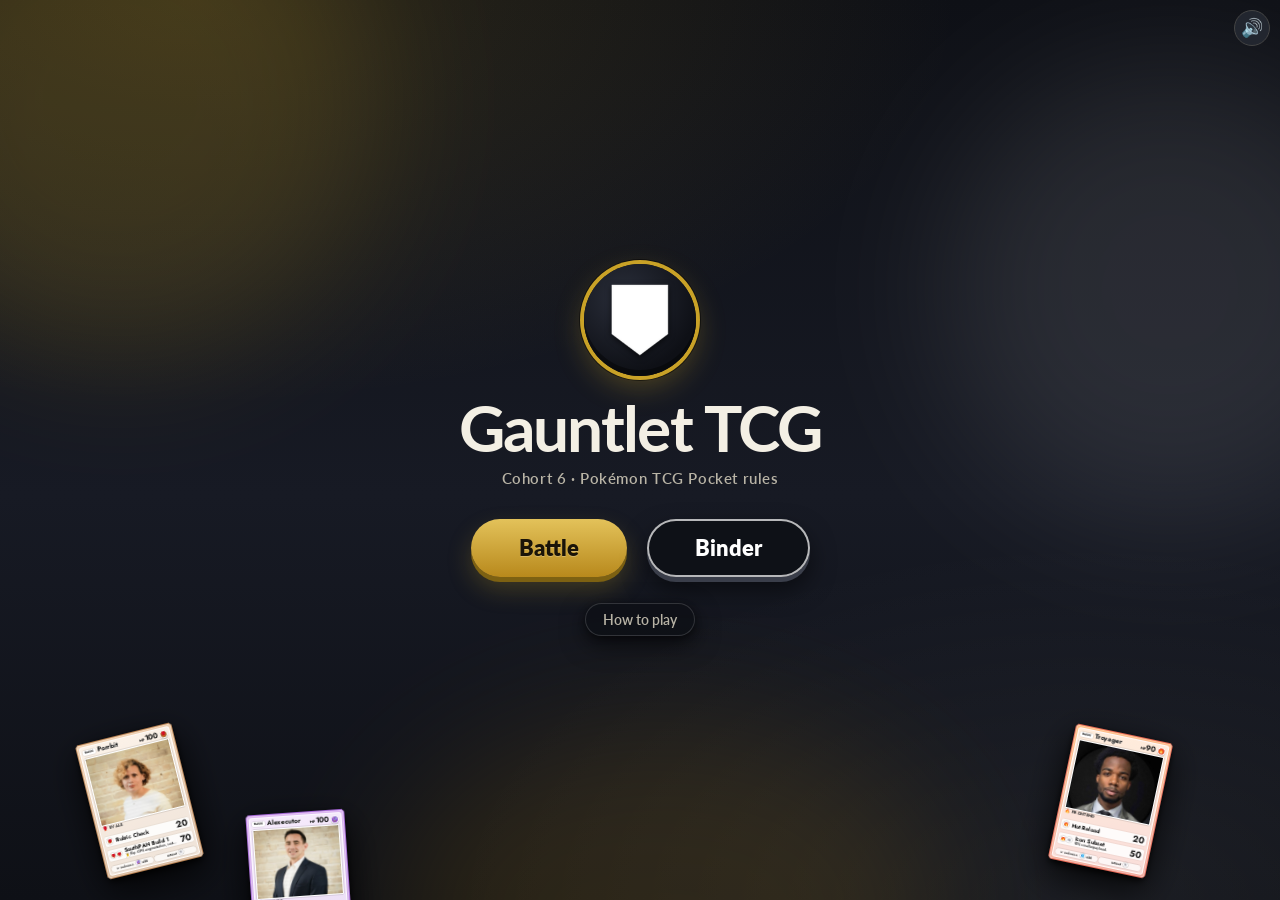
==== commit b647881b: "Mobile: portrait layout, touch drag with pointer capture, phone-sized panels/menus; desktop unchange" ====
--- a/tcg/index.html
+++ b/tcg/index.html
@@ -1,20 +1,20 @@
 <!doctype html>
 <meta charset="utf-8">
-<meta name="viewport" content="width=device-width, initial-scale=1">
+<meta name="viewport" content="width=device-width, initial-scale=1, viewport-fit=cover">
 <title>Gauntlet TCG</title>
-<link rel="stylesheet" href="holo.css?v=7">
-<link rel="stylesheet" href="card.css?v=7">
-<link rel="stylesheet" href="style.css?v=7">
-<link rel="stylesheet" href="menus.css?v=7">
-<link rel="stylesheet" href="fx.css?v=7">
+<link rel="stylesheet" href="holo.css?v=8">
+<link rel="stylesheet" href="card.css?v=8">
+<link rel="stylesheet" href="style.css?v=8">
+<link rel="stylesheet" href="menus.css?v=8">
+<link rel="stylesheet" href="fx.css?v=8">
 
 <div id="app"></div>
 
-<script src="cards.js?v=7"></script>
-<script src="battle.js?v=7"></script>
-<script src="fx.js?v=7"></script>
-<script src="card.js?v=7"></script>
-<script src="engine.js?v=7"></script>
-<script src="board.js?v=7"></script>
-<script src="menus.js?v=7"></script>
+<script src="cards.js?v=8"></script>
+<script src="battle.js?v=8"></script>
+<script src="fx.js?v=8"></script>
+<script src="card.js?v=8"></script>
+<script src="engine.js?v=8"></script>
+<script src="board.js?v=8"></script>
+<script src="menus.js?v=8"></script>
 <script>title();</script>
--- a/tcg/style.css
+++ b/tcg/style.css
@@ -144,3 +144,67 @@
 .arena .over .panel { background: #14171ff2; backdrop-filter: blur(8px); border-radius: 24px; padding: 28px 48px; min-width: 380px; box-shadow: inset 0 0 0 1px #c9a227, 0 20px 60px #000c; color: #fff; }
 .arena .over h1 { margin: 0 0 10px; font-size: 44px; }
 .arena .over .why { color: #b9b4a6; }
+
+/* attack pills: width moved here from board.js inline style so phones can override it (desktop render identical) */
+.apanel .atkpill { width: 300px; }
+
+/* ---- phone portrait. board.js fit() adds .mobile to .arena and sets --vw/--vh/--vt (viewport width / usable bottom / top inset, in board px).
+   The board is zoomed so the stadium's middle ~440px fill the width (sides crop, hidden by the arena's overflow); the chrome re-anchors to the
+   viewport edges via --l (left/right inset in board x), --tt (viewport top in board y), --hb (usable bottom), --ht (hand-strip top). ---- */
+@media (max-width: 900px) and (orientation: portrait) {
+  .arena { --sat: env(safe-area-inset-top, 0px); --sab: env(safe-area-inset-bottom, 0px); touch-action: manipulation; }
+  .arena.mobile { place-items: start; padding-top: calc(100px + var(--vt, 0px)); box-sizing: border-box; }
+  /* centre the 1280px board by hand: grid "center" clamps to start when the item overflows a clipped container */
+  .mobile .board { margin-left: calc((var(--vw, 440px) - 1280px) / 2);
+    --l: calc(640px - var(--vw, 440px) / 2); --tt: calc(-100px - var(--vt, 0px));
+    --hb: calc(var(--vh, 880px) - 100px - var(--vt, 0px)); --ht: calc(var(--hb) - 160px); }
+  .mobile img { -webkit-touch-callout: none; }
+
+  /* top bar: message pill full-width, turn/first counter under it */
+  .mobile .msg { left: var(--l); top: calc(var(--tt) + 8px); transform: none; margin-left: 10px; width: calc(var(--vw) - 20px);
+    min-width: 0; max-width: none; padding: 9px 14px 9px 44px; font-size: 16px; }
+  .mobile .msg i { left: 12px; width: 22px; height: 22px; margin-top: -11px; }
+  .mobile .first, .mobile .turn { top: calc(var(--tt) + 66px); padding: 4px 16px; z-index: 19; }
+  .mobile .turn { font-size: 13px; } .mobile .turn b { font-size: 16px; margin-left: 4px; }
+  .mobile .first { font-size: 14px; }
+
+  /* name/points plates: slim bars at top-right (opponent) and bottom-left (you, over the hand's corner like Pocket) */
+  .mobile .who { padding: 5px 14px; gap: 10px; font-size: 14px; }
+  .mobile .who.op { right: var(--l); top: 20px; padding-right: 18px; border-radius: 18px 0 0 18px; }
+  .mobile .who.me { left: var(--l); top: calc(var(--hb) - 34px); bottom: auto; padding-left: 14px; border-radius: 0 14px 0 0; }
+  .mobile .who .pts { gap: 5px; } .mobile .who .pts i { width: 16px; height: 16px; }
+
+  /* decks tucked at the visible stadium edges */
+  .mobile .deck.op { left: calc(var(--l) + 12px); top: 200px; }
+  .mobile .deck.me { left: auto; right: calc(var(--l) + 24px); top: 396px; }
+
+  /* strip above the hand: menu bottom-left, End Turn / Battle! and energy dial bottom-right */
+  .mobile .mbtn { left: calc(var(--l) + 12px); top: calc(var(--ht) - 78px); width: 56px; height: 56px; font-size: 24px; }
+  .mobile .mpanel { left: calc(var(--l) + 80px); top: calc(var(--ht) - 76px); flex-direction: row; }
+  .mobile .side { left: auto; right: calc(var(--l) + 140px); top: calc(var(--ht) - 84px); }
+  .mobile .side .pill, .mobile .mpanel .pill { font-size: 17px; padding: 12px 20px; white-space: nowrap; }
+  .mobile .zone { left: auto; right: calc(var(--l) + 26px); top: calc(var(--ht) - 106px); }
+
+  /* hand: flat fixed strip along the bottom, horizontally scrollable (swipe sideways scrolls, dragging a card up plays it) */
+  .mobile .hand { left: var(--l); top: var(--ht); width: var(--vw); height: 160px; transform: none; box-sizing: border-box;
+    padding: 6px 10px 4px; gap: 6px; align-items: flex-end; overflow-x: auto; overflow-y: hidden;
+    overscroll-behavior: contain; -webkit-overflow-scrolling: touch; }
+  .mobile .hc { zoom: .48; margin-right: 0; transform: none; flex: none; }
+  .mobile .hc.on:hover { transform: none; z-index: auto; } /* sticky :hover after a tap must not fan the card away */
+  .mobile .hand .hc.on { touch-action: pan-x; } /* vertical pull = card drag, horizontal swipe = scroll the strip */
+
+  /* trainer drop zone inside the visible width */
+  .mobile .tzone { left: calc(var(--l) + 14px); right: calc(var(--l) + 14px); top: 140px; bottom: 80px; }
+
+  /* panels (attack / KO chooser / leave confirm / result) cover the phone viewport, stack vertically, scroll if tall */
+  .mobile .apanel, .mobile .over { inset: auto; left: var(--l); top: var(--tt); width: var(--vw); height: var(--vh);
+    box-sizing: border-box; padding: 14px 0; place-items: safe center; overflow-y: auto; overscroll-behavior: contain; }
+  .mobile .ap { flex-direction: column; gap: 10px; }
+  .mobile .ap .big { zoom: .72; }
+  .mobile .acts { width: calc(var(--vw) - 44px); }
+  .mobile .apanel .atkpill { width: 100%; box-sizing: border-box; }
+  .mobile .chooser { flex-wrap: wrap; justify-content: center; }
+  .mobile .acts .pill { padding-top: 13px; padding-bottom: 13px; } /* ≥44px tap size */
+  .mobile .over .panel { min-width: 0; width: calc(var(--vw) - 48px); box-sizing: border-box; padding: 22px 18px; }
+  .mobile .over h1 { font-size: 34px; }
+}
--- a/tcg/menus.css
+++ b/tcg/menus.css
@@ -110,3 +110,27 @@
 .x { position: absolute; top: 12px; right: 12px; width: 34px; height: 34px; border-radius: 50%; border: 0; background: #262a38; color: var(--ink); font-size: 16px; cursor: pointer; box-shadow: inset 0 0 0 1px #ffffff26; }
 .x:hover, .x:focus-visible { background: #333846; }
 @media (max-width: 720px) { .dlg { flex-direction: column; } .dlg .show { zoom: 1; } }
+
+/* ---- phone portrait: home stacks, deck boxes 2-up, binder 2-up, modal becomes a full-screen sheet ---- */
+@media (max-width: 900px) and (orientation: portrait) {
+  .menu h1 { font-size: 42px; }
+  .home { padding: env(safe-area-inset-top, 0px) 0 env(safe-area-inset-bottom, 0px); }
+  .home .btns { flex-direction: column; gap: 14px; }
+  .home .sub { margin-bottom: 22px; }
+  .home .deco > div > * { zoom: .3; }
+  .home .deco > div:nth-child(2) { display: none; }
+  .pbtn { padding: 16px 40px; font-size: 20px; }
+  .menu .mbar { flex-wrap: wrap; }
+  .menu .mbar h2 { font-size: 22px; }
+  .boxes { grid-template-columns: 1fr 1fr; }
+  .pv-people { flex-wrap: nowrap; justify-content: flex-start; overflow-x: auto; overscroll-behavior-x: contain; padding-bottom: 8px; }
+  .pv-people > * { flex: none; } /* keep 220px cards; scroll instead of flex-shrinking */
+  .tools .chips { flex: 1 1 100%; justify-content: center; }
+  .tools .search { flex: 1 1 140px; width: auto; min-width: 0; }
+  .grid { grid-template-columns: 1fr 1fr; gap: 10px; }
+  .cell { zoom: .7; }
+  .bmodal { padding: 0; place-items: stretch; }
+  .dlg { max-width: none; border-radius: 0; flex-direction: column; overflow-y: auto; box-sizing: border-box; padding: 24px 16px calc(24px + env(safe-area-inset-bottom, 0px)); gap: 16px; }
+  .dlg .show { zoom: .85; }
+  .dlg .x { position: fixed; top: 54px; right: 12px; width: 44px; height: 44px; } /* below the fixed mute button; 44px tap size */
+}
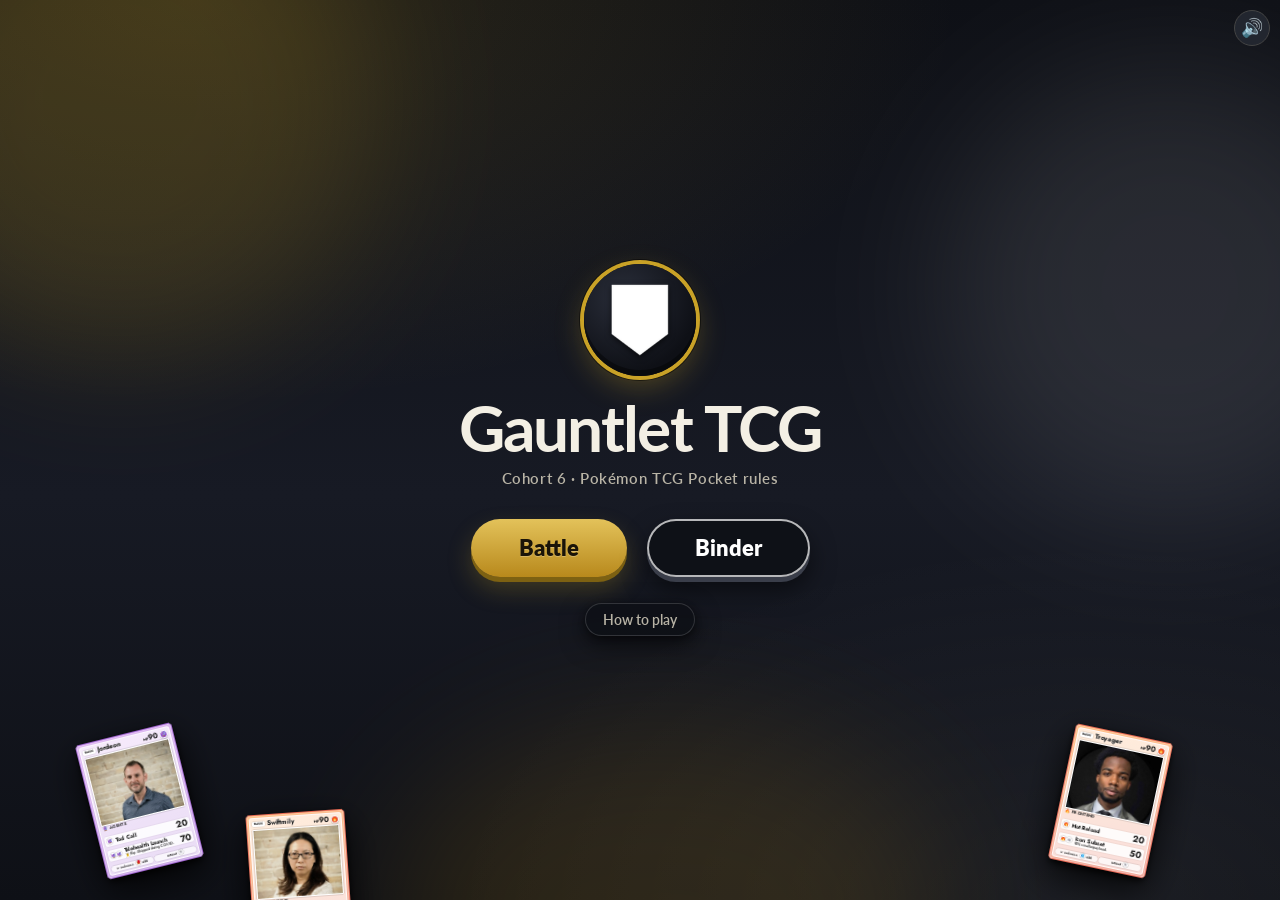
==== commit 7967b24a: "Music off by default (awaiting approved track); fix desktop drag (touch-only pointer capture); calme" ====
--- a/tcg/index.html
+++ b/tcg/index.html
@@ -2,19 +2,19 @@
 <meta charset="utf-8">
 <meta name="viewport" content="width=device-width, initial-scale=1, viewport-fit=cover">
 <title>Gauntlet TCG</title>
-<link rel="stylesheet" href="holo.css?v=8">
-<link rel="stylesheet" href="card.css?v=8">
-<link rel="stylesheet" href="style.css?v=8">
-<link rel="stylesheet" href="menus.css?v=8">
-<link rel="stylesheet" href="fx.css?v=8">
+<link rel="stylesheet" href="holo.css?v=9">
+<link rel="stylesheet" href="card.css?v=9">
+<link rel="stylesheet" href="style.css?v=9">
+<link rel="stylesheet" href="menus.css?v=9">
+<link rel="stylesheet" href="fx.css?v=9">
 
 <div id="app"></div>
 
-<script src="cards.js?v=8"></script>
-<script src="battle.js?v=8"></script>
-<script src="fx.js?v=8"></script>
-<script src="card.js?v=8"></script>
-<script src="engine.js?v=8"></script>
-<script src="board.js?v=8"></script>
-<script src="menus.js?v=8"></script>
+<script src="cards.js?v=9"></script>
+<script src="battle.js?v=9"></script>
+<script src="fx.js?v=9"></script>
+<script src="card.js?v=9"></script>
+<script src="engine.js?v=9"></script>
+<script src="board.js?v=9"></script>
+<script src="menus.js?v=9"></script>
 <script>title();</script>
--- a/tcg/holo.css
+++ b/tcg/holo.css
@@ -45,7 +45,7 @@
   will-change: transform, box-shadow;
   outline: 1px solid transparent; /* anti-alias trick */
   box-shadow: 0px 10px 20px -5px black, 0 2px 15px -5px black;
-  transition: box-shadow 0.4s ease;
+  transition: transform 0.12s ease-out, box-shadow 0.4s ease;
 }
 .card.active .card__rotator {
   box-shadow: 0 0 3px -1px white, 0 0 3px 1px var(--card-edge), 0 0 12px 2px var(--card-glow),
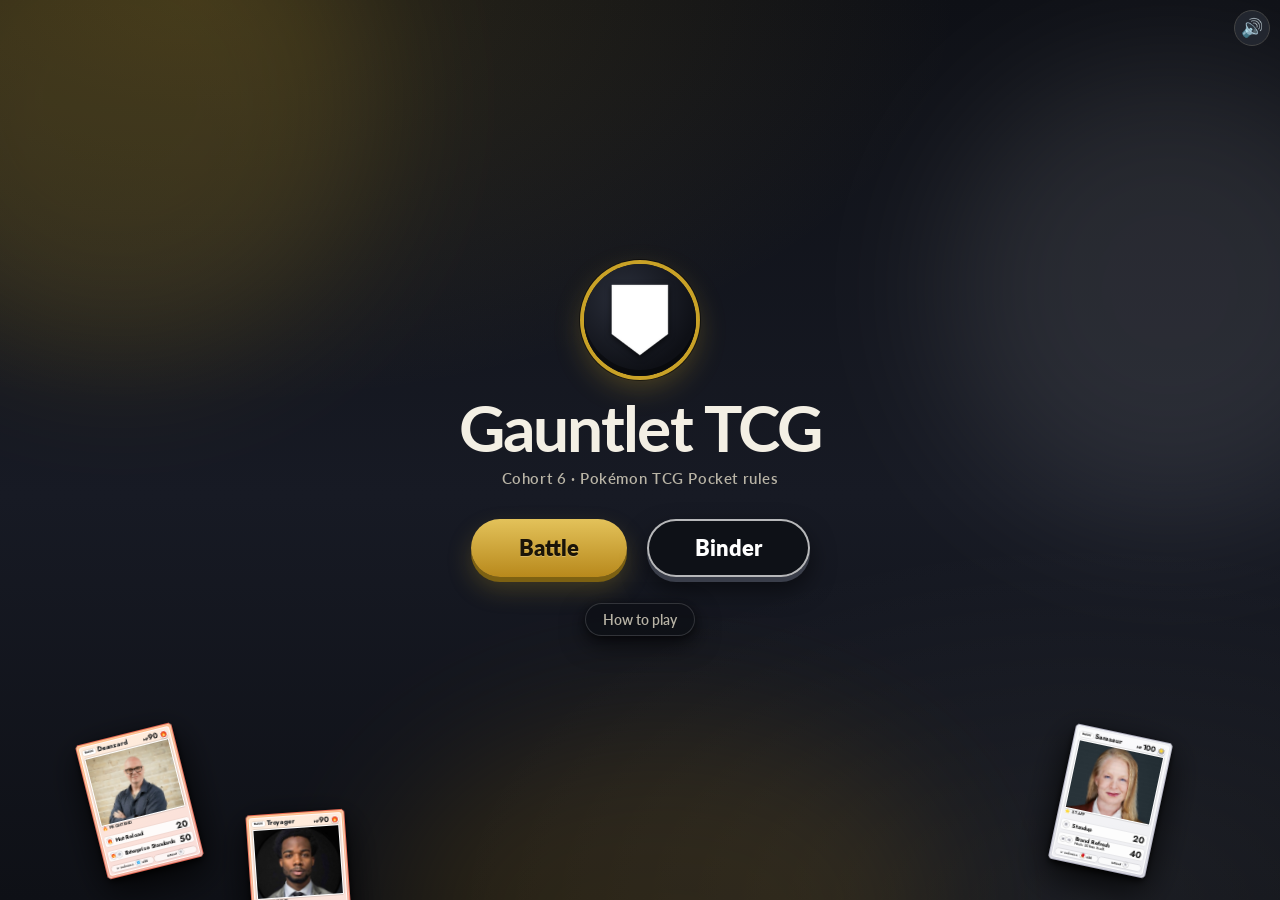
==== commit 6a7b47ca: "Staff cards: real roles in flavor and supporter text (CEO/CTO, lecturers, logistics, IT, hiring days" ====
--- a/tcg/index.html
+++ b/tcg/index.html
@@ -2,19 +2,19 @@
 <meta charset="utf-8">
 <meta name="viewport" content="width=device-width, initial-scale=1, viewport-fit=cover">
 <title>Gauntlet TCG</title>
-<link rel="stylesheet" href="holo.css?v=9">
-<link rel="stylesheet" href="card.css?v=9">
-<link rel="stylesheet" href="style.css?v=9">
-<link rel="stylesheet" href="menus.css?v=9">
-<link rel="stylesheet" href="fx.css?v=9">
+<link rel="stylesheet" href="holo.css?v=10">
+<link rel="stylesheet" href="card.css?v=10">
+<link rel="stylesheet" href="style.css?v=10">
+<link rel="stylesheet" href="menus.css?v=10">
+<link rel="stylesheet" href="fx.css?v=10">
 
 <div id="app"></div>
 
-<script src="cards.js?v=9"></script>
-<script src="battle.js?v=9"></script>
-<script src="fx.js?v=9"></script>
-<script src="card.js?v=9"></script>
-<script src="engine.js?v=9"></script>
-<script src="board.js?v=9"></script>
-<script src="menus.js?v=9"></script>
+<script src="cards.js?v=10"></script>
+<script src="battle.js?v=10"></script>
+<script src="fx.js?v=10"></script>
+<script src="card.js?v=10"></script>
+<script src="engine.js?v=10"></script>
+<script src="board.js?v=10"></script>
+<script src="menus.js?v=10"></script>
 <script>title();</script>
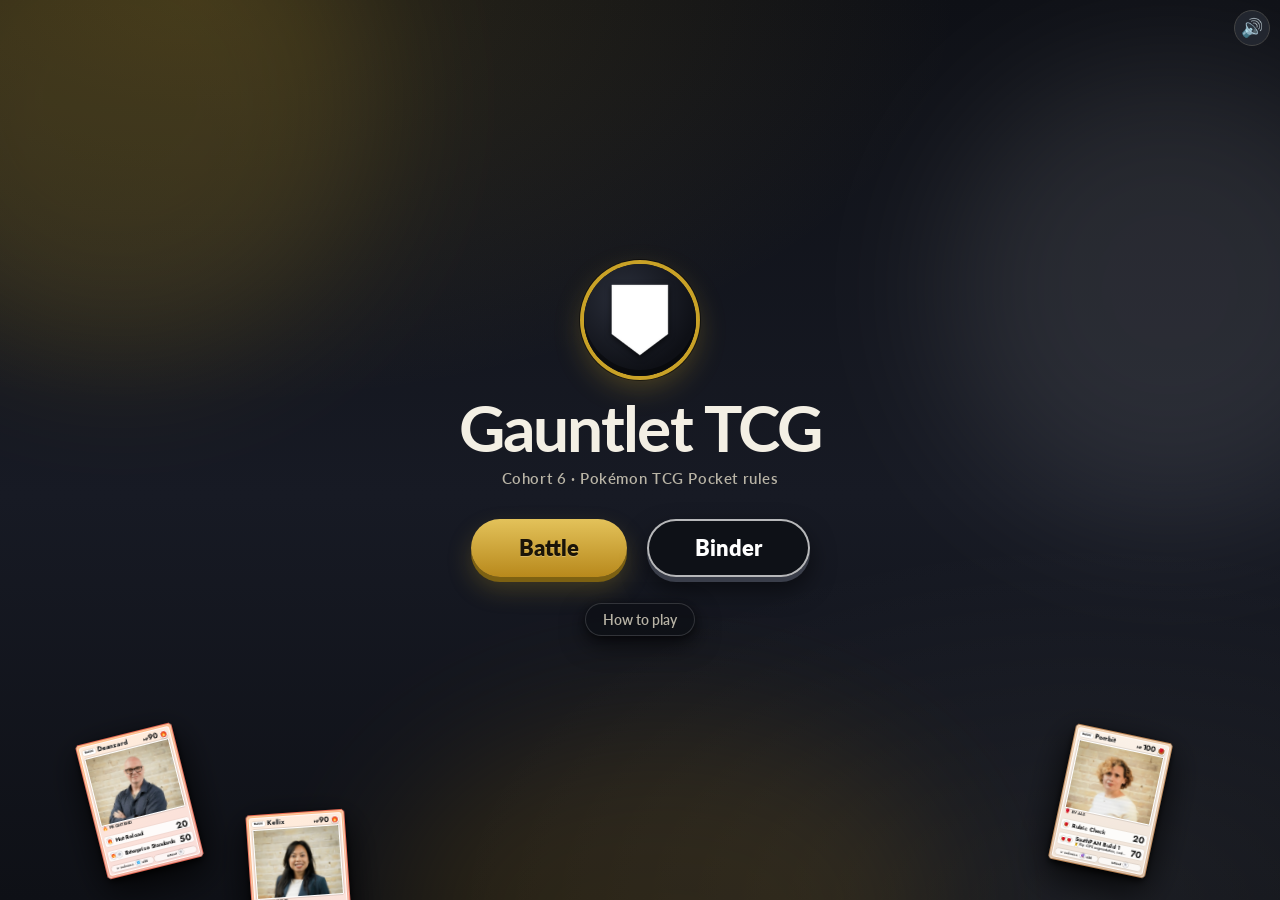
==== commit 2ba3b527: "Pokemon-style finale: hold on the winning KO, +point beat, Victory/Defeat splash (rays, sparkles, fl" ====
--- a/tcg/index.html
+++ b/tcg/index.html
@@ -2,19 +2,19 @@
 <meta charset="utf-8">
 <meta name="viewport" content="width=device-width, initial-scale=1, viewport-fit=cover">
 <title>Gauntlet TCG</title>
-<link rel="stylesheet" href="holo.css?v=10">
-<link rel="stylesheet" href="card.css?v=10">
-<link rel="stylesheet" href="style.css?v=10">
-<link rel="stylesheet" href="menus.css?v=10">
-<link rel="stylesheet" href="fx.css?v=10">
+<link rel="stylesheet" href="holo.css?v=11">
+<link rel="stylesheet" href="card.css?v=11">
+<link rel="stylesheet" href="style.css?v=11">
+<link rel="stylesheet" href="menus.css?v=11">
+<link rel="stylesheet" href="fx.css?v=11">
 
 <div id="app"></div>
 
-<script src="cards.js?v=10"></script>
-<script src="battle.js?v=10"></script>
-<script src="fx.js?v=10"></script>
-<script src="card.js?v=10"></script>
-<script src="engine.js?v=10"></script>
-<script src="board.js?v=10"></script>
-<script src="menus.js?v=10"></script>
+<script src="cards.js?v=11"></script>
+<script src="battle.js?v=11"></script>
+<script src="fx.js?v=11"></script>
+<script src="card.js?v=11"></script>
+<script src="engine.js?v=11"></script>
+<script src="board.js?v=11"></script>
+<script src="menus.js?v=11"></script>
 <script>title();</script>
--- a/tcg/style.css
+++ b/tcg/style.css
@@ -208,3 +208,47 @@
   .mobile .over .panel { min-width: 0; width: calc(var(--vw) - 48px); box-sizing: border-box; padding: 22px 18px; }
   .mobile .over h1 { font-size: 34px; }
 }
+
+/* ---------- Pokémon-style finale: Victory/Defeat splash + results ---------- */
+.over.splash { display: grid; place-items: center; z-index: 60; cursor: pointer; overflow: hidden;
+  background: radial-gradient(120% 90% at 50% 40%, #2a2410 0%, #12100a 55%, #0a0a0e 100%); }
+.over.splash.lose { background: radial-gradient(120% 90% at 50% 40%, #1a1c24 0%, #0e0f14 60%, #08090c 100%); }
+/* slow rotating light rays behind the card */
+.over.splash .rays { position: absolute; width: 200vmax; height: 200vmax; z-index: 0; opacity: .5;
+  background: repeating-conic-gradient(from 0deg, #e3c25a22 0deg 6deg, transparent 6deg 14deg);
+  animation: rays 26s linear infinite; }
+.over.splash.lose .rays { opacity: .12; background: repeating-conic-gradient(from 0deg, #ffffff18 0deg 6deg, transparent 6deg 14deg); }
+@keyframes rays { to { transform: rotate(360deg); } }
+.over.splash .vhead { position: relative; z-index: 2; font: 900 clamp(44px, 9vw, 92px)/1 Jost, system-ui; letter-spacing: .02em;
+  color: #fff; text-shadow: 0 3px 0 #b8891c, 0 6px 22px #000b, 0 0 34px #e3c25a88; margin-bottom: 10px;
+  background: linear-gradient(#fff6d8, #e3c25a 60%, #b8891c); -webkit-background-clip: text; background-clip: text; -webkit-text-fill-color: transparent;
+  animation: vpop .5s cubic-bezier(.2,1.3,.4,1) both; }
+.over.splash.lose .vhead { background: linear-gradient(#eef, #9aa0ad 60%, #5c626e); -webkit-background-clip: text; background-clip: text; -webkit-text-fill-color: transparent; text-shadow: 0 3px 18px #000a; }
+@keyframes vpop { from { opacity: 0; transform: scale(.6) translateY(10px); } }
+.over.splash .vcard { position: relative; z-index: 2; zoom: 1.15; filter: drop-shadow(0 20px 40px #000c) drop-shadow(0 0 26px #e3c25a66);
+  animation: vfloat 4s ease-in-out infinite, vpop .55s .05s cubic-bezier(.2,1.3,.4,1) both; }
+.over.splash.lose .vcard { filter: drop-shadow(0 20px 40px #000c) grayscale(.5) brightness(.85); }
+@keyframes vfloat { 0%,100% { transform: translateY(0) rotate(-1deg); } 50% { transform: translateY(-10px) rotate(1deg); } }
+.over.splash .vtap { position: absolute; bottom: 6%; z-index: 2; color: #d8cfa8; font: 700 15px Jost, system-ui; letter-spacing: .12em; text-transform: uppercase; animation: vblink 1.4s ease-in-out infinite; }
+@keyframes vblink { 50% { opacity: .35; } }
+
+.over.results .panel { max-width: 460px; width: 92%; padding: 22px 22px 18px; text-align: center; }
+.over.results .rtitle { font: 900 34px/1 Jost, system-ui; margin-bottom: 6px;
+  background: linear-gradient(#fff6d8, #e3c25a 60%, #b8891c); -webkit-background-clip: text; background-clip: text; -webkit-text-fill-color: transparent; }
+.over.results.lose .rtitle { background: linear-gradient(#eef, #8b90a0); -webkit-background-clip: text; background-clip: text; -webkit-text-fill-color: transparent; }
+.over.results .score { color: #f3efe4; font: 700 15px Jost, system-ui; margin-bottom: 14px; display: flex; gap: 8px; align-items: center; justify-content: center; }
+.over.results .cog { position: relative; display: inline-block; margin: 4px auto 14px; }
+.over.results .cog small { display: block; color: #e3c25a; font: 800 11px Jost; letter-spacing: .14em; text-transform: uppercase; margin-bottom: 6px; }
+.over.results .cogcard { zoom: .82; filter: drop-shadow(0 10px 20px #000a) drop-shadow(0 0 16px #e3c25a55); }
+/* gold laurel around the card of the game */
+.over.results .cog::before, .over.results .cog::after { content: "\\1F33F"; position: absolute; bottom: 18%; font-size: 46px; opacity: .9; filter: sepia(1) saturate(3) hue-rotate(5deg) brightness(1.1); }
+.over.results .cog::before { left: -6px; transform: scaleX(-1); }
+.over.results .cog::after { right: -6px; }
+.over.results .rtable { text-align: left; margin: 0 auto 16px; max-width: 320px; }
+.over.results .rrow { display: flex; justify-content: space-between; padding: 7px 2px; border-bottom: 1px solid #ffffff14; font: 600 13px Jost, system-ui; color: #b9b4a6; }
+.over.results .rrow b { color: #f3efe4; font-weight: 800; }
+.over.results .racts { display: flex; gap: 10px; justify-content: center; }
+@media (prefers-reduced-motion: reduce) { .over.splash .rays, .over.splash .vcard, .over.splash .vhead, .over.splash .vtap { animation: none; } }
+/* fully opaque finale backdrops so the board never bleeds through */
+.over.results { background: #0a0b0f; }
+.over.results .cogcard .hpf, .over.results .cogcard .en { display: none; }
--- a/tcg/fx.css
+++ b/tcg/fx.css
@@ -79,3 +79,10 @@
 .fx-draw { position: fixed; z-index: 9998; pointer-events: none; animation: fx-draw var(--t) cubic-bezier(.2,.7,.2,1) both; }
 .fx-draw > * { width: 100%; height: 100%; }
 @keyframes fx-draw { 0% { transform: translate(0,0) scale(1); opacity: 1 } 75% { opacity: 1 } 100% { transform: translate(var(--dx), var(--dy)) scale(var(--sc)); opacity: 0 } }
+
+/* victory sparkles: gold motes rising up the screen */
+.fx-victory { inset: 0; pointer-events: none; overflow: hidden; }
+.fx-victory i { position: absolute; border-radius: 50%; background: radial-gradient(circle, #fff, #ffe58a 40%, #e3c25a 70%, transparent 72%);
+  box-shadow: 0 0 8px 2px #e3c25a99; animation: fx-rise linear both; }
+.fx-victory.lose i { background: radial-gradient(circle, #cfd2da, #8b8f99 60%, transparent 62%); box-shadow: none; }
+@keyframes fx-rise { 0% { transform: translateY(0) scale(.6); opacity: 0; } 15% { opacity: 1; } 100% { transform: translateY(-105vh) scale(1); opacity: 0; } }
